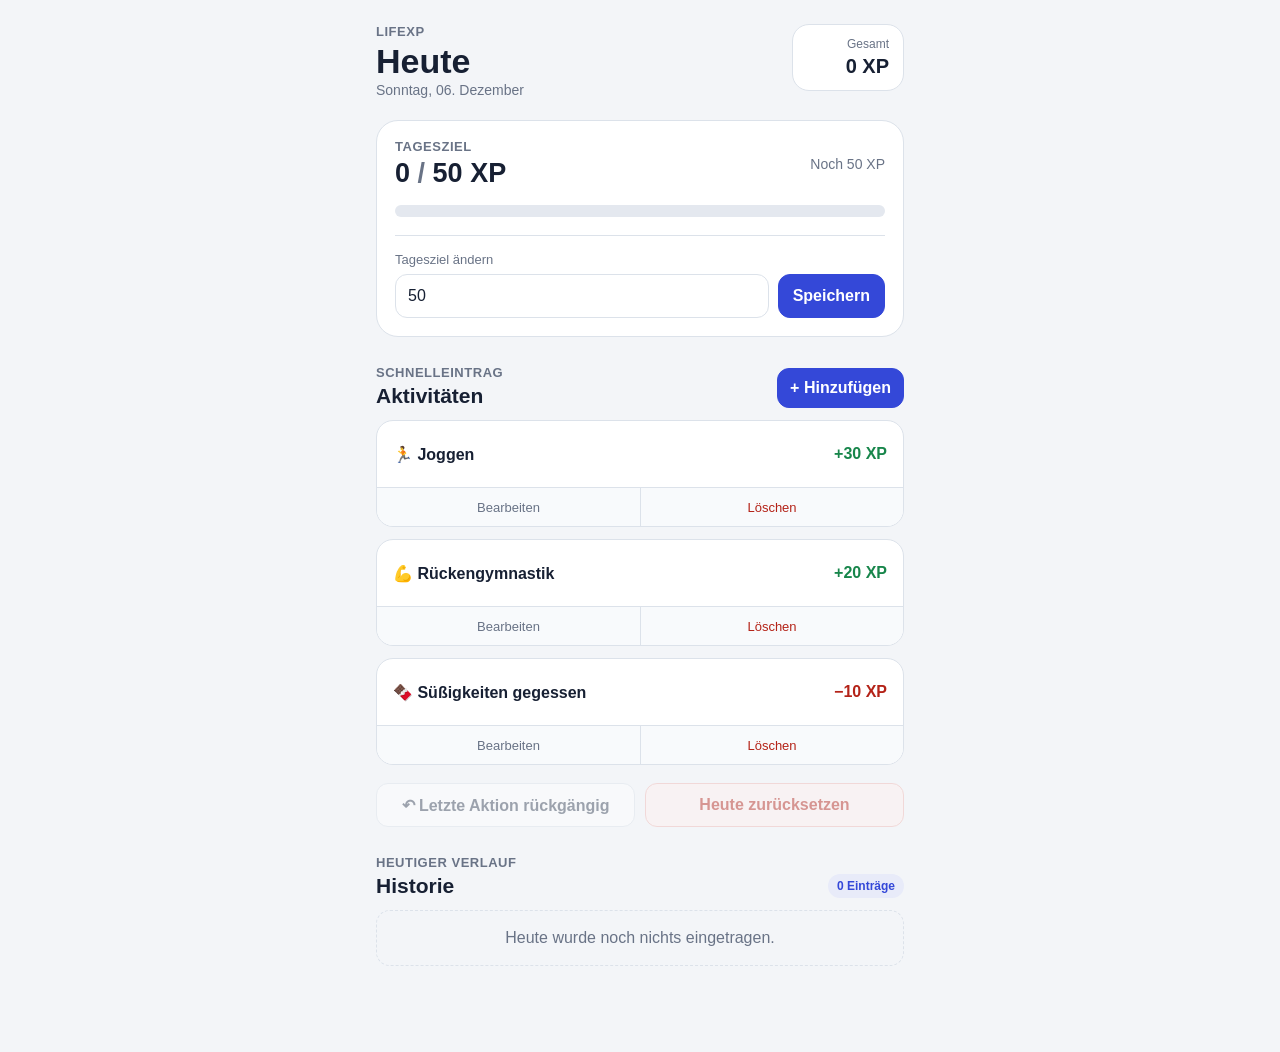
==== index.html @ 59bce8a6 "v0.2 Erste spielbare Version" ====
<!DOCTYPE html>
<html lang="de">
<head>
    <meta charset="UTF-8">

    <meta
        name="viewport"
        content="width=device-width, initial-scale=1, viewport-fit=cover"
    >

    <meta name="theme-color" content="#f3f5f8">

    <title>LifeXP</title>

    <link rel="stylesheet" href="style.css">
</head>

<body>
    <main class="app">
        <header class="topbar">
            <div>
                <p class="eyebrow">LifeXP</p>
                <h1>Heute</h1>
                <p id="currentDate" class="current-date"></p>
            </div>

            <div class="total-card">
                <span>Gesamt</span>
                <strong id="totalXp">0 XP</strong>
            </div>
        </header>

        <section id="goalCard" class="goal-card">
            <div class="goal-header">
                <div>
                    <p class="section-label">Tagesziel</p>

                    <p class="goal-value">
                        <span id="todayXp">0</span>
                        <span class="goal-divider">/</span>
                        <span id="dailyGoal">50</span>
                        XP
                    </p>
                </div>

                <div id="goalStatus" class="goal-status">
                    Noch 50 XP
                </div>
            </div>

            <div class="progress-track">
                <div id="progressBar" class="progress-bar"></div>
            </div>

            <div class="goal-settings">
                <label for="dailyGoalInput">
                    Tagesziel ändern
                </label>

                <div class="inline-form">
                    <input
                        id="dailyGoalInput"
                        type="number"
                        min="1"
                        step="1"
                        value="50"
                        inputmode="numeric"
                    >

                    <button id="saveGoalButton" type="button">
                        Speichern
                    </button>
                </div>
            </div>
        </section>

        <section class="section">
            <div class="section-heading">
                <div>
                    <p class="section-label">Schnelleintrag</p>
                    <h2>Aktivitäten</h2>
                </div>

                <button
                    id="addTaskButton"
                    class="primary-button compact-button"
                    type="button"
                >
                    + Hinzufügen
                </button>
            </div>

            <div id="taskList" class="task-list"></div>

            <p id="emptyTasksMessage" class="empty-message" hidden>
                Noch keine Aktivitäten angelegt.
            </p>
        </section>

        <section class="action-row">
            <button
                id="undoButton"
                class="secondary-button"
                type="button"
                disabled
            >
                ↶ Letzte Aktion rückgängig
            </button>

            <button
                id="resetTodayButton"
                class="danger-button"
                type="button"
                disabled
            >
                Heute zurücksetzen
            </button>
        </section>

        <section class="section history-section">
            <div class="section-heading">
                <div>
                    <p class="section-label">Heutiger Verlauf</p>
                    <h2>Historie</h2>
                </div>

                <span id="historyCount" class="count-badge">
                    0 Einträge
                </span>
            </div>

            <div id="historyList" class="history-list"></div>

            <p id="emptyHistoryMessage" class="empty-message">
                Heute wurde noch nichts eingetragen.
            </p>
        </section>
    </main>

    <dialog id="taskDialog" class="task-dialog">
        <form id="taskForm" method="dialog">
            <div class="dialog-heading">
                <div>
                    <p class="section-label">Aktivität</p>
                    <h2 id="taskDialogTitle">Neue Aktivität</h2>
                </div>

                <button
                    id="closeTaskDialogButton"
                    class="icon-button"
                    type="button"
                    aria-label="Fenster schließen"
                >
                    ✕
                </button>
            </div>

            <input id="editingTaskId" type="hidden">

            <label class="form-field" for="taskNameInput">
                Name

                <input
                    id="taskNameInput"
                    type="text"
                    maxlength="40"
                    placeholder="Zum Beispiel: Joggen"
                    autocomplete="off"
                    required
                >
            </label>

            <label class="form-field" for="taskXpInput">
                XP-Wert

                <input
                    id="taskXpInput"
                    type="number"
                    step="1"
                    value="10"
                    inputmode="numeric"
                    required
                >
            </label>

            <p class="form-help">
                Positive Zahl für Belohnungen, negative Zahl für Aktivitäten,
                die du vermeiden möchtest.
            </p>

            <div class="dialog-actions">
                <button
                    id="cancelTaskButton"
                    class="secondary-button"
                    type="button"
                >
                    Abbrechen
                </button>

                <button
                    class="primary-button"
                    type="submit"
                >
                    Speichern
                </button>
            </div>
        </form>
    </dialog>

    <script src="script.js"></script>
</body>
</html>
---- style.css ----
* {
    box-sizing: border-box;
}

:root {
    color-scheme: light;

    --background: #f3f5f8;
    --surface: #ffffff;
    --surface-soft: #f8fafc;

    --text: #172033;
    --muted: #697386;
    --border: #dce2ea;

    --primary: #3448d8;
    --primary-dark: #293bbd;

    --positive: #18864b;
    --positive-soft: #e8f7ee;

    --negative: #b42318;
    --negative-soft: #fff0ee;
}

body {
    min-height: 100vh;
    margin: 0;

    background: var(--background);
    color: var(--text);

    font-family:
        -apple-system,
        BlinkMacSystemFont,
        "Segoe UI",
        Arial,
        sans-serif;
}

button,
input {
    font: inherit;
}

button {
    touch-action: manipulation;
}

.app {
    width: min(100%, 560px);
    margin: 0 auto;

    padding:
        max(24px, env(safe-area-inset-top))
        16px
        max(50px, env(safe-area-inset-bottom));
}

.topbar {
    display: flex;
    align-items: flex-start;
    justify-content: space-between;

    gap: 16px;
    margin-bottom: 22px;
}

.eyebrow,
.section-label {
    margin: 0 0 4px;

    color: var(--muted);
    font-size: 13px;
    font-weight: 600;

    letter-spacing: 0.04em;
    text-transform: uppercase;
}

h1,
h2,
p {
    margin-top: 0;
}

h1 {
    margin-bottom: 2px;
    font-size: 34px;
    line-height: 1.1;
}

h2 {
    margin-bottom: 0;
    font-size: 21px;
}

.current-date {
    margin-bottom: 0;
    color: var(--muted);
    font-size: 14px;
}

.total-card {
    min-width: 112px;
    padding: 12px 14px;

    border: 1px solid var(--border);
    border-radius: 17px;

    background: var(--surface);
    text-align: right;
}

.total-card span {
    display: block;

    color: var(--muted);
    font-size: 12px;
}

.total-card strong {
    display: block;

    margin-top: 4px;
    font-size: 20px;
}

.goal-card {
    padding: 18px;

    border: 1px solid var(--border);
    border-radius: 22px;

    background: var(--surface);

    transition:
        border-color 180ms ease,
        background-color 180ms ease;
}

.goal-card.reached {
    border-color: #9bd8b2;
    background: var(--positive-soft);
}

.goal-header {
    display: flex;
    align-items: center;
    justify-content: space-between;

    gap: 18px;
}

.goal-value {
    margin-bottom: 0;

    font-size: 27px;
    font-weight: 750;
}

.goal-divider {
    color: var(--muted);
}

.goal-status {
    color: var(--muted);
    font-size: 14px;
    text-align: right;
}

.goal-status.reached {
    color: var(--positive);
    font-weight: 700;
}

.progress-track {
    height: 12px;
    margin-top: 16px;

    overflow: hidden;
    border-radius: 999px;

    background: #e4e8ef;
}

.progress-bar {
    width: 0;
    height: 100%;

    border-radius: inherit;
    background: var(--primary);

    transition:
        width 180ms ease,
        background-color 180ms ease;
}

.progress-bar.reached {
    background: var(--positive);
}

.goal-settings {
    margin-top: 18px;
    padding-top: 16px;

    border-top: 1px solid var(--border);
}

.goal-settings label {
    display: block;

    margin-bottom: 7px;

    color: var(--muted);
    font-size: 13px;
}

.inline-form {
    display: grid;
    grid-template-columns: minmax(0, 1fr) auto;
    gap: 9px;
}

input {
    width: 100%;
    min-height: 44px;

    padding: 10px 12px;

    border: 1px solid var(--border);
    border-radius: 12px;

    background: var(--surface);
    color: var(--text);
}

input:focus {
    border-color: var(--primary);
    outline: 2px solid rgba(52, 72, 216, 0.15);
}

.inline-form button,
.primary-button,
.secondary-button,
.danger-button {
    min-height: 44px;
    padding: 10px 14px;

    border-radius: 12px;

    cursor: pointer;
    font-weight: 650;
}

.inline-form button,
.primary-button {
    border: 1px solid var(--primary);
    background: var(--primary);
    color: #ffffff;
}

.inline-form button:hover,
.primary-button:hover {
    background: var(--primary-dark);
}

.section {
    margin-top: 28px;
}

.section-heading {
    display: flex;
    align-items: flex-end;
    justify-content: space-between;

    gap: 14px;
    margin-bottom: 12px;
}

.compact-button {
    min-height: 40px;
    padding: 8px 12px;
}

.task-list {
    display: grid;
    gap: 12px;
}

.task-card {
    overflow: hidden;

    border: 1px solid var(--border);
    border-radius: 17px;

    background: var(--surface);
}

.task-main-button {
    display: flex;
    align-items: center;
    justify-content: space-between;

    width: 100%;
    min-height: 66px;
    padding: 15px 16px;

    border: 0;
    background: transparent;
    color: var(--text);

    cursor: pointer;
    text-align: left;
}

.task-main-button:active {
    background: var(--surface-soft);
}

.task-name {
    padding-right: 12px;
    font-weight: 650;
}

.task-xp {
    flex: 0 0 auto;
    color: var(--positive);
}

.task-main-button.negative .task-xp {
    color: var(--negative);
}

.task-controls {
    display: grid;
    grid-template-columns: 1fr 1fr;

    border-top: 1px solid var(--border);
}

.small-control-button {
    min-height: 38px;

    border: 0;
    background: var(--surface-soft);
    color: var(--muted);

    cursor: pointer;
    font-size: 13px;
}

.small-control-button + .small-control-button {
    border-left: 1px solid var(--border);
}

.delete-control-button {
    color: var(--negative);
}

.action-row {
    display: grid;
    grid-template-columns: 1fr 1fr;

    gap: 10px;
    margin-top: 18px;
}

.secondary-button {
    border: 1px solid var(--border);
    background: var(--surface);
    color: #344054;
}

.danger-button {
    border: 1px solid #f0b7b2;
    background: var(--negative-soft);
    color: var(--negative);
}

.secondary-button:disabled,
.danger-button:disabled {
    cursor: not-allowed;
    opacity: 0.45;
}

.history-section {
    padding-bottom: 20px;
}

.count-badge {
    padding: 5px 9px;

    border-radius: 999px;
    background: #e8ebf9;
    color: var(--primary);

    font-size: 12px;
    font-weight: 650;
}

.history-list {
    display: grid;
    gap: 8px;
}

.history-item {
    display: flex;
    align-items: center;
    justify-content: space-between;

    gap: 16px;
    padding: 13px 14px;

    border: 1px solid var(--border);
    border-radius: 14px;

    background: var(--surface);
}

.history-information {
    display: flex;
    flex-direction: column;

    min-width: 0;
}

.history-information strong {
    overflow: hidden;
    text-overflow: ellipsis;
    white-space: nowrap;
}

.history-information span {
    margin-top: 3px;

    color: var(--muted);
    font-size: 12px;
}

.history-xp {
    flex: 0 0 auto;
    color: var(--positive);
}

.history-xp.negative {
    color: var(--negative);
}

.empty-message {
    padding: 18px;

    border: 1px dashed var(--border);
    border-radius: 14px;

    color: var(--muted);
    text-align: center;
}

.task-dialog {
    width: min(calc(100% - 28px), 460px);

    padding: 0;

    border: 0;
    border-radius: 22px;

    background: var(--surface);
    color: var(--text);
}

.task-dialog::backdrop {
    background: rgba(17, 24, 39, 0.48);
}

.task-dialog form {
    padding: 20px;
}

.dialog-heading {
    display: flex;
    align-items: flex-start;
    justify-content: space-between;

    gap: 16px;
    margin-bottom: 20px;
}

.icon-button {
    width: 40px;
    height: 40px;

    border: 1px solid var(--border);
    border-radius: 50%;

    background: var(--surface);
    color: var(--muted);

    cursor: pointer;
}

.form-field {
    display: block;
    margin-top: 16px;

    font-size: 14px;
    font-weight: 650;
}

.form-field input {
    margin-top: 7px;
}

.form-help {
    margin: 12px 0 0;

    color: var(--muted);
    font-size: 13px;
    line-height: 1.45;
}

.dialog-actions {
    display: grid;
    grid-template-columns: 1fr 1fr;

    gap: 10px;
    margin-top: 22px;
}

@media (max-width: 420px) {
    .action-row {
        grid-template-columns: 1fr;
    }

    .goal-header {
        align-items: flex-start;
    }

    .goal-status {
        max-width: 135px;
    }
}
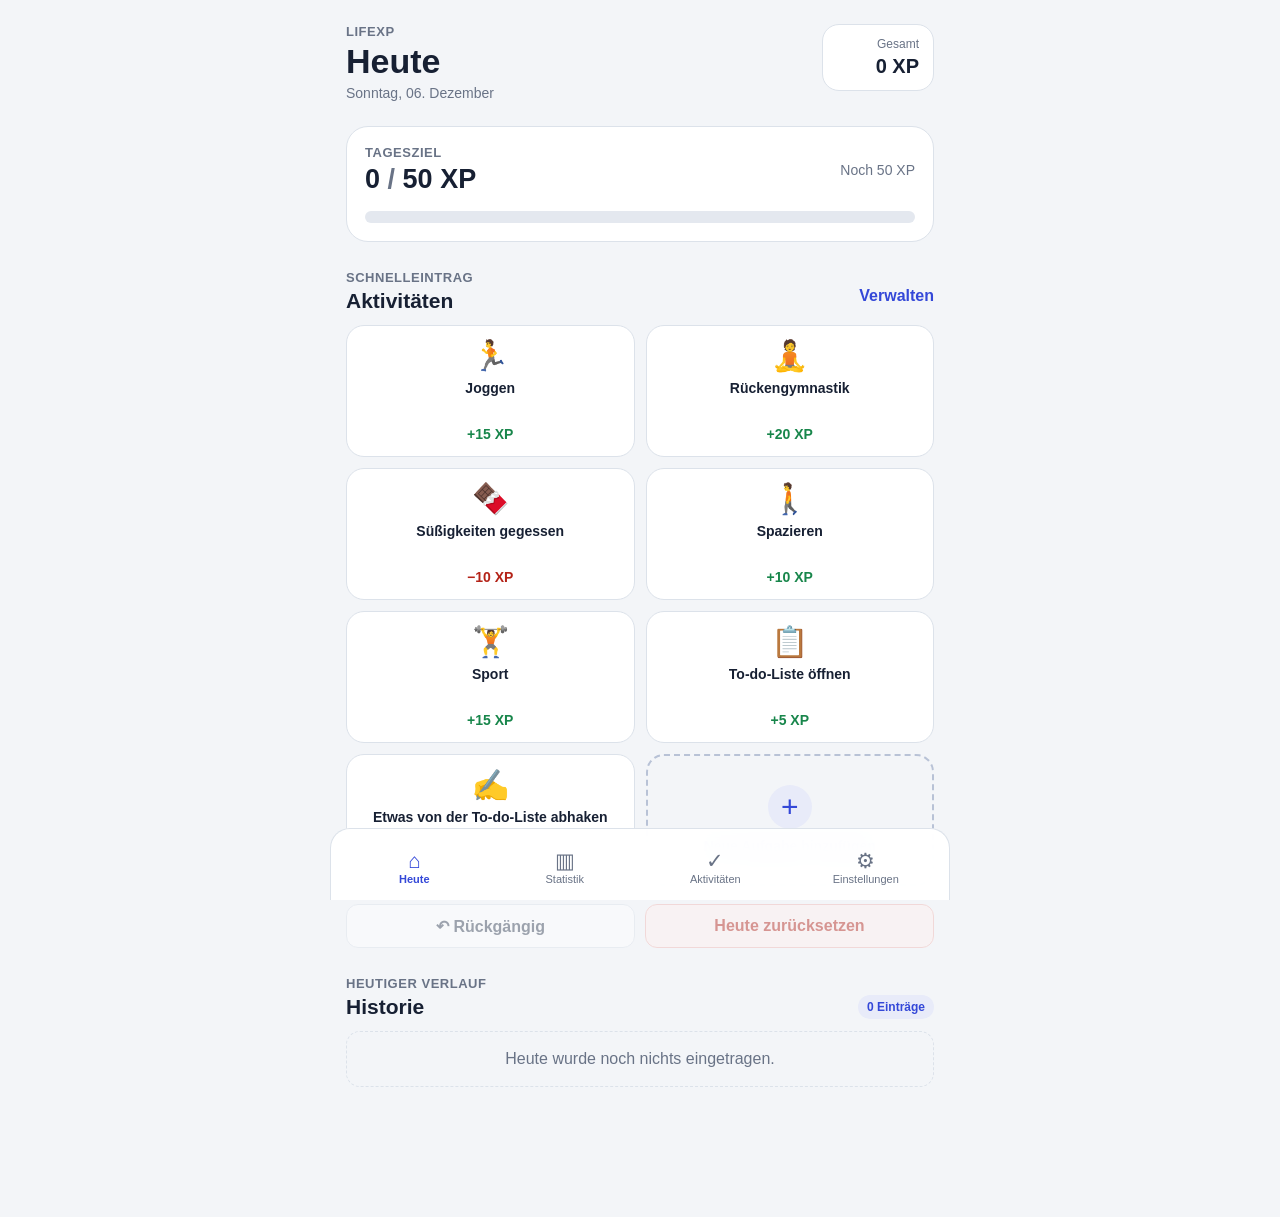
==== commit af7ff2cf: "PWA Support für iPhone" ====
--- a/index.html
+++ b/index.html
@@ -2,60 +2,213 @@
 <html lang="de">
 <head>
     <meta charset="UTF-8">
-
     <meta
         name="viewport"
         content="width=device-width, initial-scale=1, viewport-fit=cover"
     >
-
-    <meta name="theme-color" content="#f3f5f8">
-
-    <title>LifeXP</title>
-
-    <link rel="stylesheet" href="style.css">
+<meta name="theme-color" content="#121212">
+
+<title>LifeXP</title>
+
+<link rel="stylesheet" href="style.css">
+<link rel="manifest" href="manifest.json">
+<link rel="apple-touch-icon" href="apple-touch-icon.png">
+
+<meta name="apple-mobile-web-app-capable" content="yes">
+<meta name="apple-mobile-web-app-status-bar-style" content="black-translucent">
+<meta name="apple-mobile-web-app-title" content="LXP">
+
+
 </head>
 
 <body>
     <main class="app">
-        <header class="topbar">
-            <div>
+        <section id="todayView" class="view active-view">
+            <header class="topbar">
+                <div>
+                    <p class="eyebrow">LifeXP</p>
+                    <h1>Heute</h1>
+                    <p id="currentDate" class="current-date"></p>
+                </div>
+
+                <div class="total-card">
+                    <span>Gesamt</span>
+                    <strong id="totalXp">0 XP</strong>
+                </div>
+            </header>
+
+            <section id="goalCard" class="goal-card">
+                <div class="goal-header">
+                    <div>
+                        <p class="section-label">Tagesziel</p>
+                        <p class="goal-value">
+                            <span id="todayXp">0</span>
+                            <span class="goal-divider">/</span>
+                            <span id="dailyGoal">50</span>
+                            XP
+                        </p>
+                    </div>
+
+                    <div id="goalStatus" class="goal-status">Noch 50 XP</div>
+                </div>
+
+                <div class="progress-track">
+                    <div id="progressBar" class="progress-bar"></div>
+                </div>
+            </section>
+
+            <section class="section">
+                <div class="section-heading">
+                    <div>
+                        <p class="section-label">Schnelleintrag</p>
+                        <h2>Aktivitäten</h2>
+                    </div>
+
+                    <button
+                        class="text-button"
+                        type="button"
+                        data-open-view="activities"
+                    >
+                        Verwalten
+                    </button>
+                </div>
+
+                <div id="todayTaskGrid" class="task-grid grid-two"></div>
+
+                <p id="emptyTodayTasks" class="empty-message" hidden>
+                    Aktiviere unter „Aktivitäten“ deine ersten Aufgaben.
+                </p>
+            </section>
+
+            <section class="action-row">
+                <button
+                    id="undoButton"
+                    class="secondary-button"
+                    type="button"
+                    disabled
+                >
+                    ↶ Rückgängig
+                </button>
+
+                <button
+                    id="resetTodayButton"
+                    class="danger-button"
+                    type="button"
+                    disabled
+                >
+                    Heute zurücksetzen
+                </button>
+            </section>
+
+            <section class="section history-section">
+                <div class="section-heading">
+                    <div>
+                        <p class="section-label">Heutiger Verlauf</p>
+                        <h2>Historie</h2>
+                    </div>
+
+                    <span id="historyCount" class="count-badge">0 Einträge</span>
+                </div>
+
+                <div id="historyList" class="history-list"></div>
+
+                <p id="emptyHistoryMessage" class="empty-message">
+                    Heute wurde noch nichts eingetragen.
+                </p>
+            </section>
+        </section>
+
+        <section id="statsView" class="view">
+            <header class="page-header">
                 <p class="eyebrow">LifeXP</p>
-                <h1>Heute</h1>
-                <p id="currentDate" class="current-date"></p>
+                <h1>Statistik</h1>
+                <p class="page-subtitle">
+                    Eine erste Übersicht. Die ausführliche Wochenansicht folgt als Nächstes.
+                </p>
+            </header>
+
+            <div class="metric-grid">
+                <article class="metric-card">
+                    <span>Heute</span>
+                    <strong id="statsTodayXp">0 XP</strong>
+                </article>
+
+                <article class="metric-card">
+                    <span>Gesamt</span>
+                    <strong id="statsTotalXp">0 XP</strong>
+                </article>
+
+                <article class="metric-card">
+                    <span>Einträge heute</span>
+                    <strong id="statsTodayEntries">0</strong>
+                </article>
+
+                <article class="metric-card">
+                    <span>Aktive Aufgaben</span>
+                    <strong id="statsActiveTasks">0</strong>
+                </article>
             </div>
-
-            <div class="total-card">
-                <span>Gesamt</span>
-                <strong id="totalXp">0 XP</strong>
-            </div>
-        </header>
-
-        <section id="goalCard" class="goal-card">
-            <div class="goal-header">
+        </section>
+
+        <section id="activitiesView" class="view">
+            <header class="page-header with-action">
                 <div>
-                    <p class="section-label">Tagesziel</p>
-
-                    <p class="goal-value">
-                        <span id="todayXp">0</span>
-                        <span class="goal-divider">/</span>
-                        <span id="dailyGoal">50</span>
-                        XP
+                    <p class="eyebrow">LifeXP</p>
+                    <h1>Aktivitäten</h1>
+                    <p class="page-subtitle">
+                        Lege fest, welche Aufgaben auf deiner Startseite erscheinen.
                     </p>
                 </div>
 
-                <div id="goalStatus" class="goal-status">
-                    Noch 50 XP
-                </div>
-            </div>
-
-            <div class="progress-track">
-                <div id="progressBar" class="progress-bar"></div>
-            </div>
-
-            <div class="goal-settings">
-                <label for="dailyGoalInput">
-                    Tagesziel ändern
-                </label>
+                <button id="addTaskButton" class="primary-button" type="button">
+                    + Neu
+                </button>
+            </header>
+
+            <section class="section first-section">
+                <div class="section-heading">
+                    <div>
+                        <p class="section-label">Auf der Startseite</p>
+                        <h2>Aktiv</h2>
+                    </div>
+
+                    <span id="activeTaskCount" class="count-badge">0</span>
+                </div>
+
+                <div id="activeTaskList" class="manage-list"></div>
+
+                <p id="emptyActiveTasks" class="empty-message" hidden>
+                    Momentan ist keine Aktivität aktiv.
+                </p>
+            </section>
+
+            <section class="section">
+                <div class="section-heading">
+                    <div>
+                        <p class="section-label">Gespeicherter Katalog</p>
+                        <h2>Verfügbar</h2>
+                    </div>
+
+                    <span id="inactiveTaskCount" class="count-badge">0</span>
+                </div>
+
+                <div id="inactiveTaskList" class="manage-list"></div>
+
+                <p id="emptyInactiveTasks" class="empty-message" hidden>
+                    Alle gespeicherten Aktivitäten sind bereits aktiv.
+                </p>
+            </section>
+        </section>
+
+        <section id="settingsView" class="view">
+            <header class="page-header">
+                <p class="eyebrow">LifeXP</p>
+                <h1>Einstellungen</h1>
+            </header>
+
+            <section class="settings-card">
+                <p class="section-label">Tagesziel</p>
+                <h2>XP pro Tag</h2>
 
                 <div class="inline-form">
                     <input
@@ -63,7 +216,6 @@
                         type="number"
                         min="1"
                         step="1"
-                        value="50"
                         inputmode="numeric"
                     >
 
@@ -71,71 +223,72 @@
                         Speichern
                     </button>
                 </div>
-            </div>
-        </section>
-
-        <section class="section">
-            <div class="section-heading">
-                <div>
-                    <p class="section-label">Schnelleintrag</p>
-                    <h2>Aktivitäten</h2>
-                </div>
-
-                <button
-                    id="addTaskButton"
-                    class="primary-button compact-button"
-                    type="button"
-                >
-                    + Hinzufügen
-                </button>
-            </div>
-
-            <div id="taskList" class="task-list"></div>
-
-            <p id="emptyTasksMessage" class="empty-message" hidden>
-                Noch keine Aktivitäten angelegt.
-            </p>
-        </section>
-
-        <section class="action-row">
-            <button
-                id="undoButton"
-                class="secondary-button"
-                type="button"
-                disabled
-            >
-                ↶ Letzte Aktion rückgängig
-            </button>
-
-            <button
-                id="resetTodayButton"
-                class="danger-button"
-                type="button"
-                disabled
-            >
-                Heute zurücksetzen
-            </button>
-        </section>
-
-        <section class="section history-section">
-            <div class="section-heading">
-                <div>
-                    <p class="section-label">Heutiger Verlauf</p>
-                    <h2>Historie</h2>
-                </div>
-
-                <span id="historyCount" class="count-badge">
-                    0 Einträge
-                </span>
-            </div>
-
-            <div id="historyList" class="history-list"></div>
-
-            <p id="emptyHistoryMessage" class="empty-message">
-                Heute wurde noch nichts eingetragen.
-            </p>
+            </section>
+
+            <section class="settings-card">
+                <p class="section-label">Darstellung</p>
+                <h2>Kartengröße</h2>
+
+                <div class="choice-grid">
+                    <label class="choice-card">
+                        <input
+                            type="radio"
+                            name="gridSize"
+                            value="2"
+                            id="gridSizeTwo"
+                        >
+                        <span>
+                            <strong>Groß</strong>
+                            <small>2 Karten pro Reihe</small>
+                        </span>
+                    </label>
+
+                    <label class="choice-card">
+                        <input
+                            type="radio"
+                            name="gridSize"
+                            value="3"
+                            id="gridSizeThree"
+                        >
+                        <span>
+                            <strong>Kompakt</strong>
+                            <small>3 Karten pro Reihe</small>
+                        </span>
+                    </label>
+                </div>
+            </section>
+
+            <section class="settings-card">
+                <p class="section-label">Datenspeicherung</p>
+                <h2>Lokaler Testbetrieb</h2>
+                <p class="settings-text">
+                    Deine Aufgaben und XP werden derzeit nur in diesem Browser gespeichert.
+                </p>
+            </section>
         </section>
     </main>
+
+    <nav class="bottom-nav" aria-label="Hauptnavigation">
+        <button class="nav-button active" type="button" data-view="today">
+            <span class="nav-icon">⌂</span>
+            <span>Heute</span>
+        </button>
+
+        <button class="nav-button" type="button" data-view="stats">
+            <span class="nav-icon">▥</span>
+            <span>Statistik</span>
+        </button>
+
+        <button class="nav-button" type="button" data-view="activities">
+            <span class="nav-icon">✓</span>
+            <span>Aktivitäten</span>
+        </button>
+
+        <button class="nav-button" type="button" data-view="settings">
+            <span class="nav-icon">⚙</span>
+            <span>Einstellungen</span>
+        </button>
+    </nav>
 
     <dialog id="taskDialog" class="task-dialog">
         <form id="taskForm" method="dialog">
@@ -159,12 +312,11 @@
 
             <label class="form-field" for="taskNameInput">
                 Name
-
                 <input
                     id="taskNameInput"
                     type="text"
-                    maxlength="40"
-                    placeholder="Zum Beispiel: Joggen"
+                    maxlength="48"
+                    placeholder="Zum Beispiel: 🏃 Joggen"
                     autocomplete="off"
                     required
                 >
@@ -172,7 +324,6 @@
 
             <label class="form-field" for="taskXpInput">
                 XP-Wert
-
                 <input
                     id="taskXpInput"
                     type="number"
@@ -184,8 +335,8 @@
             </label>
 
             <p class="form-help">
-                Positive Zahl für Belohnungen, negative Zahl für Aktivitäten,
-                die du vermeiden möchtest.
+                Emojis kannst du direkt in den Namen einfügen. Für Minuspunkte gibst du
+                zum Beispiel −10 ein.
             </p>
 
             <div class="dialog-actions">
@@ -197,16 +348,22 @@
                     Abbrechen
                 </button>
 
-                <button
-                    class="primary-button"
-                    type="submit"
-                >
+                <button class="primary-button" type="submit">
                     Speichern
                 </button>
             </div>
+
+            <button
+                id="deleteCustomTaskButton"
+                class="delete-link"
+                type="button"
+                hidden
+            >
+                Selbst erstellte Aktivität endgültig löschen
+            </button>
         </form>
     </dialog>
 
     <script src="script.js"></script>
 </body>
-</html>+</html>
--- a/style.css
+++ b/style.css
@@ -8,28 +8,23 @@
     --background: #f3f5f8;
     --surface: #ffffff;
     --surface-soft: #f8fafc;
-
     --text: #172033;
     --muted: #697386;
     --border: #dce2ea;
-
     --primary: #3448d8;
     --primary-dark: #293bbd;
-
     --positive: #18864b;
     --positive-soft: #e8f7ee;
-
     --negative: #b42318;
     --negative-soft: #fff0ee;
+    --nav-height: 72px;
 }
 
 body {
     min-height: 100vh;
     margin: 0;
-
     background: var(--background);
     color: var(--text);
-
     font-family:
         -apple-system,
         BlinkMacSystemFont,
@@ -48,32 +43,48 @@
 }
 
 .app {
-    width: min(100%, 560px);
+    width: min(100%, 620px);
     margin: 0 auto;
-
     padding:
         max(24px, env(safe-area-inset-top))
         16px
-        max(50px, env(safe-area-inset-bottom));
-}
-
-.topbar {
+        calc(var(--nav-height) + 42px + env(safe-area-inset-bottom));
+}
+
+.view {
+    display: none;
+}
+
+.view.active-view {
+    display: block;
+}
+
+.topbar,
+.page-header.with-action {
     display: flex;
     align-items: flex-start;
     justify-content: space-between;
-
     gap: 16px;
+}
+
+.topbar {
     margin-bottom: 22px;
+}
+
+.page-header {
+    margin-bottom: 24px;
+}
+
+.page-header.with-action .primary-button {
+    flex: 0 0 auto;
 }
 
 .eyebrow,
 .section-label {
     margin: 0 0 4px;
-
     color: var(--muted);
     font-size: 13px;
-    font-weight: 600;
-
+    font-weight: 650;
     letter-spacing: 0.04em;
     text-transform: uppercase;
 }
@@ -85,7 +96,7 @@
 }
 
 h1 {
-    margin-bottom: 2px;
+    margin-bottom: 3px;
     font-size: 34px;
     line-height: 1.1;
 }
@@ -95,48 +106,43 @@
     font-size: 21px;
 }
 
-.current-date {
+.current-date,
+.page-subtitle,
+.settings-text {
     margin-bottom: 0;
     color: var(--muted);
     font-size: 14px;
+    line-height: 1.5;
 }
 
 .total-card {
     min-width: 112px;
     padding: 12px 14px;
-
     border: 1px solid var(--border);
     border-radius: 17px;
-
     background: var(--surface);
     text-align: right;
 }
 
-.total-card span {
+.total-card span,
+.metric-card span {
     display: block;
-
     color: var(--muted);
     font-size: 12px;
 }
 
 .total-card strong {
     display: block;
-
     margin-top: 4px;
     font-size: 20px;
 }
 
-.goal-card {
+.goal-card,
+.settings-card {
     padding: 18px;
-
     border: 1px solid var(--border);
     border-radius: 22px;
-
-    background: var(--surface);
-
-    transition:
-        border-color 180ms ease,
-        background-color 180ms ease;
+    background: var(--surface);
 }
 
 .goal-card.reached {
@@ -148,13 +154,11 @@
     display: flex;
     align-items: center;
     justify-content: space-between;
-
     gap: 18px;
 }
 
 .goal-value {
     margin-bottom: 0;
-
     font-size: 27px;
     font-weight: 750;
 }
@@ -177,20 +181,16 @@
 .progress-track {
     height: 12px;
     margin-top: 16px;
-
     overflow: hidden;
     border-radius: 999px;
-
     background: #e4e8ef;
 }
 
 .progress-bar {
     width: 0;
     height: 100%;
-
     border-radius: inherit;
     background: var(--primary);
-
     transition:
         width 180ms ease,
         background-color 180ms ease;
@@ -200,20 +200,319 @@
     background: var(--positive);
 }
 
-.goal-settings {
+.section {
+    margin-top: 28px;
+}
+
+.first-section {
+    margin-top: 0;
+}
+
+.section-heading {
+    display: flex;
+    align-items: flex-end;
+    justify-content: space-between;
+    gap: 14px;
+    margin-bottom: 12px;
+}
+
+.text-button {
+    padding: 8px 0;
+    border: 0;
+    background: transparent;
+    color: var(--primary);
+    cursor: pointer;
+    font-weight: 700;
+}
+
+.task-grid {
+    display: grid;
+    gap: 11px;
+}
+
+.task-grid.grid-two {
+    grid-template-columns: repeat(2, minmax(0, 1fr));
+}
+
+.task-grid.grid-three {
+    grid-template-columns: repeat(3, minmax(0, 1fr));
+    gap: 8px;
+}
+
+.task-tile {
+    display: flex;
+    flex-direction: column;
+    align-items: center;
+    justify-content: center;
+    min-width: 0;
+    min-height: 132px;
+    padding: 14px 9px;
+    border: 1px solid var(--border);
+    border-radius: 18px;
+    background: var(--surface);
+    color: var(--text);
+    cursor: pointer;
+    text-align: center;
+}
+
+.grid-three .task-tile {
+    min-height: 112px;
+    padding: 10px 6px;
+    border-radius: 15px;
+}
+
+.task-tile:active {
+    transform: scale(0.97);
+    background: var(--surface-soft);
+}
+
+.task-emoji {
+    font-size: 30px;
+    line-height: 1;
+}
+
+.grid-three .task-emoji {
+    font-size: 25px;
+}
+
+.task-tile-name {
+    display: -webkit-box;
+    min-height: 38px;
+    margin-top: 9px;
+    overflow: hidden;
+    font-size: 14px;
+    font-weight: 700;
+    line-height: 1.25;
+    -webkit-box-orient: vertical;
+    -webkit-line-clamp: 2;
+    line-clamp: 2;
+}
+
+.grid-three .task-tile-name {
+    min-height: 33px;
+    margin-top: 7px;
+    font-size: 12px;
+}
+
+.task-tile-xp {
+    margin-top: 8px;
+    color: var(--positive);
+    font-size: 14px;
+}
+
+.grid-three .task-tile-xp {
+    margin-top: 5px;
+    font-size: 12px;
+}
+
+.task-tile.negative .task-tile-xp {
+    color: var(--negative);
+}
+
+.add-task-tile {
+    border: 2px dashed #b8c2d6;
+    background: transparent;
+    color: var(--primary);
+}
+
+.add-task-tile:hover {
+    background: #eef3ff;
+}
+
+.add-task-tile .task-emoji {
+    display: flex;
+    align-items: center;
+    justify-content: center;
+
+    width: 44px;
+    height: 44px;
+
+    border-radius: 50%;
+    background: #e8ebf9;
+
+    font-size: 30px;
+    font-weight: 400;
+}
+
+.add-task-tile .task-tile-name {
+    min-height: auto;
+}
+
+.action-row {
+    display: grid;
+    grid-template-columns: 1fr 1fr;
+    gap: 10px;
     margin-top: 18px;
-    padding-top: 16px;
-
-    border-top: 1px solid var(--border);
-}
-
-.goal-settings label {
+}
+
+.primary-button,
+.secondary-button,
+.danger-button,
+.inline-form button {
+    min-height: 44px;
+    padding: 10px 14px;
+    border-radius: 12px;
+    cursor: pointer;
+    font-weight: 700;
+}
+
+.primary-button,
+.inline-form button {
+    border: 1px solid var(--primary);
+    background: var(--primary);
+    color: #ffffff;
+}
+
+.secondary-button {
+    border: 1px solid var(--border);
+    background: var(--surface);
+    color: #344054;
+}
+
+.danger-button {
+    border: 1px solid #f0b7b2;
+    background: var(--negative-soft);
+    color: var(--negative);
+}
+
+.secondary-button:disabled,
+.danger-button:disabled {
+    cursor: not-allowed;
+    opacity: 0.45;
+}
+
+.count-badge {
+    padding: 5px 9px;
+    border-radius: 999px;
+    background: #e8ebf9;
+    color: var(--primary);
+    font-size: 12px;
+    font-weight: 700;
+}
+
+.history-list,
+.manage-list {
+    display: grid;
+    gap: 8px;
+}
+
+.history-item,
+.manage-item {
+    display: flex;
+    align-items: center;
+    justify-content: space-between;
+    gap: 14px;
+    padding: 13px 14px;
+    border: 1px solid var(--border);
+    border-radius: 14px;
+    background: var(--surface);
+}
+
+.history-information,
+.manage-item-text {
+    display: flex;
+    flex-direction: column;
+    min-width: 0;
+}
+
+.history-information strong,
+.manage-item-text strong {
+    overflow: hidden;
+    text-overflow: ellipsis;
+    white-space: nowrap;
+}
+
+.history-information span,
+.manage-item-text span {
+    margin-top: 3px;
+    font-size: 12px;
+}
+
+.history-information span {
+    color: var(--muted);
+}
+
+.history-xp {
+    flex: 0 0 auto;
+    color: var(--positive);
+}
+
+.history-xp.negative,
+.negative-text {
+    color: var(--negative);
+}
+
+.positive-text {
+    color: var(--positive);
+}
+
+.manage-actions {
+    display: flex;
+    flex: 0 0 auto;
+    gap: 6px;
+}
+
+.small-button {
+    min-height: 36px;
+    padding: 7px 9px;
+    border: 1px solid var(--border);
+    border-radius: 10px;
+    background: var(--surface);
+    color: var(--text);
+    cursor: pointer;
+    font-size: 12px;
+    font-weight: 650;
+}
+
+.delete-small-button {
+    border-color: #f0b7b2;
+    background: var(--negative-soft);
+    color: var(--negative);
+}
+
+.activate-button {
+    border-color: #abc5ff;
+    background: #eef3ff;
+    color: var(--primary);
+}
+
+.muted-button {
+    color: var(--muted);
+}
+
+.empty-message {
+    padding: 18px;
+    border: 1px dashed var(--border);
+    border-radius: 14px;
+    color: var(--muted);
+    text-align: center;
+}
+
+.metric-grid {
+    display: grid;
+    grid-template-columns: repeat(2, minmax(0, 1fr));
+    gap: 11px;
+}
+
+.metric-card {
+    padding: 17px;
+    border: 1px solid var(--border);
+    border-radius: 18px;
+    background: var(--surface);
+}
+
+.metric-card strong {
     display: block;
-
-    margin-bottom: 7px;
-
-    color: var(--muted);
-    font-size: 13px;
+    margin-top: 7px;
+    font-size: 24px;
+}
+
+.settings-card + .settings-card {
+    margin-top: 14px;
+}
+
+.settings-card h2 {
+    margin-bottom: 14px;
 }
 
 .inline-form {
@@ -225,12 +524,9 @@
 input {
     width: 100%;
     min-height: 44px;
-
     padding: 10px 12px;
-
     border: 1px solid var(--border);
     border-radius: 12px;
-
     background: var(--surface);
     color: var(--text);
 }
@@ -240,231 +536,86 @@
     outline: 2px solid rgba(52, 72, 216, 0.15);
 }
 
-.inline-form button,
-.primary-button,
-.secondary-button,
-.danger-button {
-    min-height: 44px;
-    padding: 10px 14px;
-
-    border-radius: 12px;
-
+.choice-grid {
+    display: grid;
+    grid-template-columns: 1fr 1fr;
+    gap: 10px;
+}
+
+.choice-card {
+    display: flex;
+    align-items: flex-start;
+    gap: 9px;
+    padding: 13px;
+    border: 1px solid var(--border);
+    border-radius: 14px;
     cursor: pointer;
-    font-weight: 650;
-}
-
-.inline-form button,
-.primary-button {
-    border: 1px solid var(--primary);
-    background: var(--primary);
-    color: #ffffff;
-}
-
-.inline-form button:hover,
-.primary-button:hover {
-    background: var(--primary-dark);
-}
-
-.section {
-    margin-top: 28px;
-}
-
-.section-heading {
-    display: flex;
-    align-items: flex-end;
-    justify-content: space-between;
-
-    gap: 14px;
-    margin-bottom: 12px;
-}
-
-.compact-button {
-    min-height: 40px;
-    padding: 8px 12px;
-}
-
-.task-list {
+}
+
+.choice-card input {
+    width: auto;
+    min-height: auto;
+    margin-top: 3px;
+}
+
+.choice-card span {
+    display: flex;
+    flex-direction: column;
+}
+
+.choice-card small {
+    margin-top: 3px;
+    color: var(--muted);
+    line-height: 1.3;
+}
+
+.bottom-nav {
+    position: fixed;
+    z-index: 50;
+    right: 0;
+    bottom: 0;
+    left: 0;
     display: grid;
-    gap: 12px;
-}
-
-.task-card {
-    overflow: hidden;
-
-    border: 1px solid var(--border);
-    border-radius: 17px;
-
-    background: var(--surface);
-}
-
-.task-main-button {
-    display: flex;
+    grid-template-columns: repeat(4, 1fr);
+    height: calc(var(--nav-height) + env(safe-area-inset-bottom));
+    padding:
+        6px
+        max(8px, env(safe-area-inset-right))
+        env(safe-area-inset-bottom)
+        max(8px, env(safe-area-inset-left));
+    border-top: 1px solid var(--border);
+    background: rgba(255, 255, 255, 0.96);
+    backdrop-filter: blur(16px);
+}
+
+.nav-button {
+    display: flex;
+    flex-direction: column;
     align-items: center;
-    justify-content: space-between;
-
-    width: 100%;
-    min-height: 66px;
-    padding: 15px 16px;
-
+    justify-content: center;
+    gap: 2px;
     border: 0;
     background: transparent;
-    color: var(--text);
-
+    color: var(--muted);
     cursor: pointer;
-    text-align: left;
-}
-
-.task-main-button:active {
-    background: var(--surface-soft);
-}
-
-.task-name {
-    padding-right: 12px;
-    font-weight: 650;
-}
-
-.task-xp {
-    flex: 0 0 auto;
-    color: var(--positive);
-}
-
-.task-main-button.negative .task-xp {
-    color: var(--negative);
-}
-
-.task-controls {
-    display: grid;
-    grid-template-columns: 1fr 1fr;
-
-    border-top: 1px solid var(--border);
-}
-
-.small-control-button {
-    min-height: 38px;
-
-    border: 0;
-    background: var(--surface-soft);
-    color: var(--muted);
-
-    cursor: pointer;
-    font-size: 13px;
-}
-
-.small-control-button + .small-control-button {
-    border-left: 1px solid var(--border);
-}
-
-.delete-control-button {
-    color: var(--negative);
-}
-
-.action-row {
-    display: grid;
-    grid-template-columns: 1fr 1fr;
-
-    gap: 10px;
-    margin-top: 18px;
-}
-
-.secondary-button {
-    border: 1px solid var(--border);
-    background: var(--surface);
-    color: #344054;
-}
-
-.danger-button {
-    border: 1px solid #f0b7b2;
-    background: var(--negative-soft);
-    color: var(--negative);
-}
-
-.secondary-button:disabled,
-.danger-button:disabled {
-    cursor: not-allowed;
-    opacity: 0.45;
-}
-
-.history-section {
-    padding-bottom: 20px;
-}
-
-.count-badge {
-    padding: 5px 9px;
-
-    border-radius: 999px;
-    background: #e8ebf9;
+    font-size: 11px;
+}
+
+.nav-button.active {
     color: var(--primary);
-
-    font-size: 12px;
-    font-weight: 650;
-}
-
-.history-list {
-    display: grid;
-    gap: 8px;
-}
-
-.history-item {
-    display: flex;
-    align-items: center;
-    justify-content: space-between;
-
-    gap: 16px;
-    padding: 13px 14px;
-
-    border: 1px solid var(--border);
-    border-radius: 14px;
-
-    background: var(--surface);
-}
-
-.history-information {
-    display: flex;
-    flex-direction: column;
-
-    min-width: 0;
-}
-
-.history-information strong {
-    overflow: hidden;
-    text-overflow: ellipsis;
-    white-space: nowrap;
-}
-
-.history-information span {
-    margin-top: 3px;
-
-    color: var(--muted);
-    font-size: 12px;
-}
-
-.history-xp {
-    flex: 0 0 auto;
-    color: var(--positive);
-}
-
-.history-xp.negative {
-    color: var(--negative);
-}
-
-.empty-message {
-    padding: 18px;
-
-    border: 1px dashed var(--border);
-    border-radius: 14px;
-
-    color: var(--muted);
-    text-align: center;
+    font-weight: 750;
+}
+
+.nav-icon {
+    font-size: 21px;
+    line-height: 1;
 }
 
 .task-dialog {
     width: min(calc(100% - 28px), 460px);
-
     padding: 0;
-
     border: 0;
     border-radius: 22px;
-
     background: var(--surface);
     color: var(--text);
 }
@@ -481,7 +632,6 @@
     display: flex;
     align-items: flex-start;
     justify-content: space-between;
-
     gap: 16px;
     margin-bottom: 20px;
 }
@@ -489,20 +639,16 @@
 .icon-button {
     width: 40px;
     height: 40px;
-
     border: 1px solid var(--border);
     border-radius: 50%;
-
-    background: var(--surface);
-    color: var(--muted);
-
+    background: var(--surface);
+    color: var(--muted);
     cursor: pointer;
 }
 
 .form-field {
     display: block;
     margin-top: 16px;
-
     font-size: 14px;
     font-weight: 650;
 }
@@ -513,7 +659,6 @@
 
 .form-help {
     margin: 12px 0 0;
-
     color: var(--muted);
     font-size: 13px;
     line-height: 1.45;
@@ -522,13 +667,35 @@
 .dialog-actions {
     display: grid;
     grid-template-columns: 1fr 1fr;
-
     gap: 10px;
     margin-top: 22px;
 }
 
-@media (max-width: 420px) {
-    .action-row {
+.delete-link {
+    width: 100%;
+    margin-top: 16px;
+    padding: 10px;
+    border: 0;
+    background: transparent;
+    color: var(--negative);
+    cursor: pointer;
+    font-size: 13px;
+}
+
+@media (min-width: 700px) {
+    .bottom-nav {
+        left: 50%;
+        width: 620px;
+        transform: translateX(-50%);
+        border-right: 1px solid var(--border);
+        border-left: 1px solid var(--border);
+        border-radius: 20px 20px 0 0;
+    }
+}
+
+@media (max-width: 430px) {
+    .action-row,
+    .choice-grid {
         grid-template-columns: 1fr;
     }
 
@@ -537,6 +704,19 @@
     }
 
     .goal-status {
-        max-width: 135px;
+        max-width: 130px;
     }
-}+
+    .manage-item {
+        align-items: flex-start;
+        flex-direction: column;
+    }
+
+    .manage-actions {
+        width: 100%;
+    }
+
+    .manage-actions .small-button {
+        flex: 1;
+    }
+}
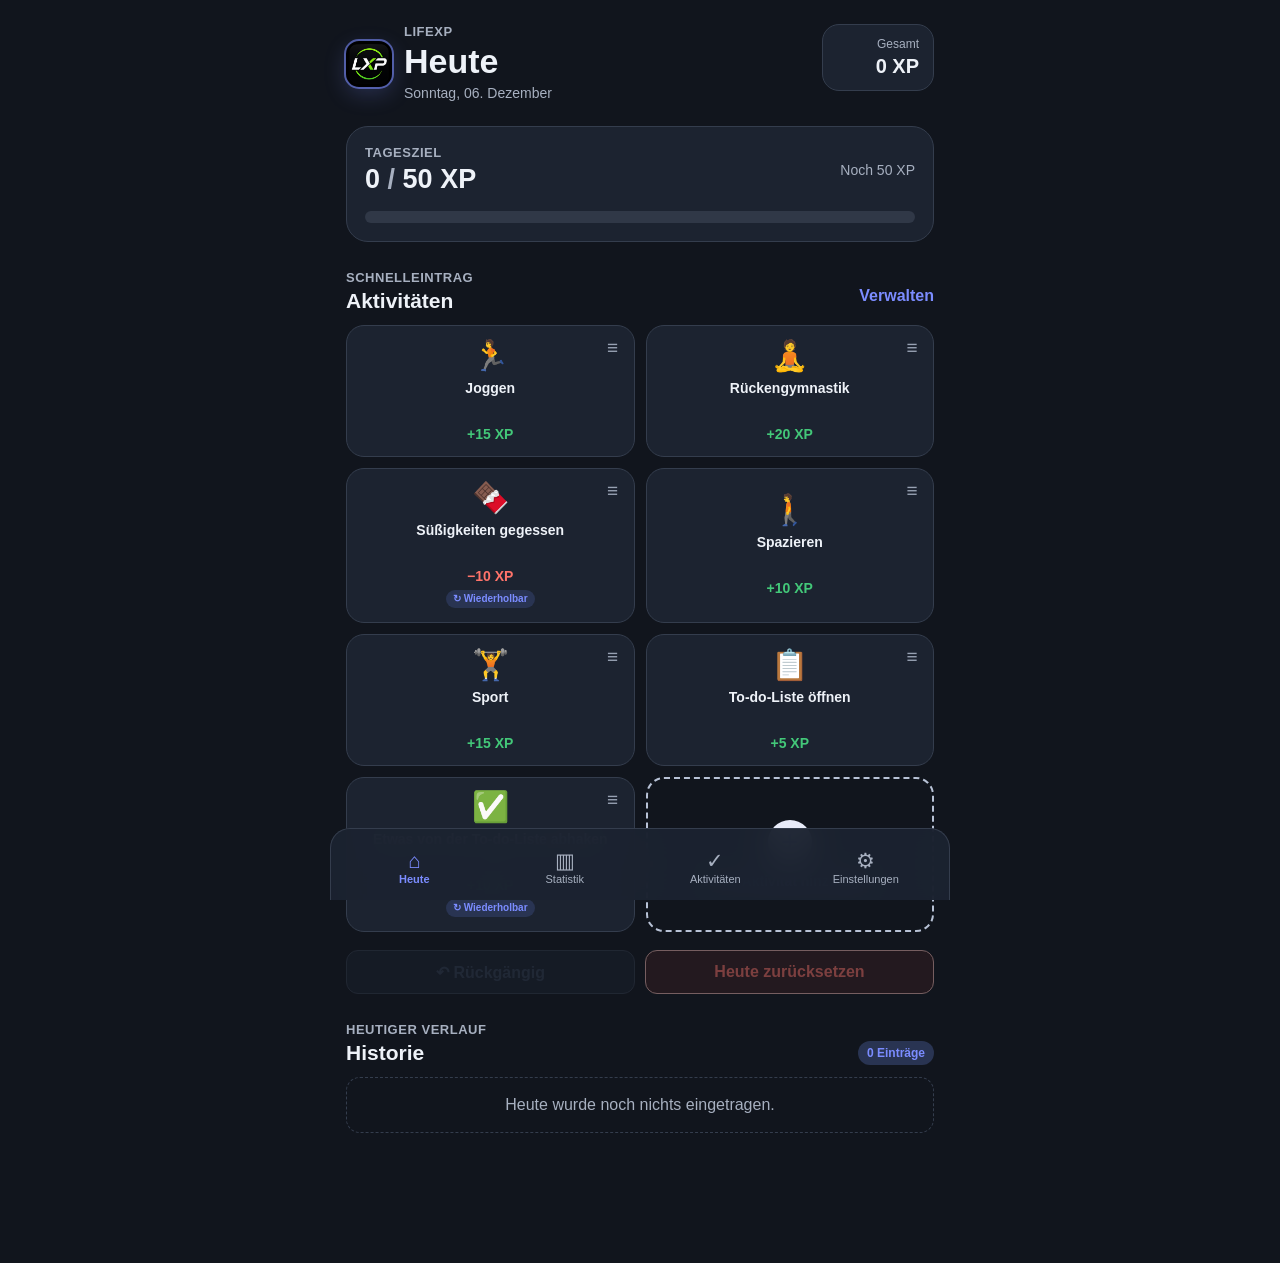
==== commit 153de130: "v0.6.9 Mobile Buttons und Theme Reihenfolge" ====
--- a/index.html
+++ b/index.html
@@ -25,10 +25,18 @@
     <main class="app">
         <section id="todayView" class="view active-view">
             <header class="topbar">
-                <div>
-                    <p class="eyebrow">LifeXP</p>
-                    <h1>Heute</h1>
-                    <p id="currentDate" class="current-date"></p>
+                <div class="brand-heading">
+                    <img
+                        class="header-app-icon"
+                        src="apple-touch-icon.png"
+                        alt=""
+                        aria-hidden="true"
+                    >
+                    <div>
+                        <p class="eyebrow">LifeXP</p>
+                        <h1 id="todayTitle">Heute</h1>
+                        <p id="currentDate" class="current-date"></p>
+                    </div>
                 </div>
 
                 <div class="total-card">
@@ -36,6 +44,16 @@
                     <strong id="totalXp">0 XP</strong>
                 </div>
             </header>
+
+            <section id="retroDayBanner" class="retro-day-banner" hidden>
+                <div>
+                    <strong id="retroDayBannerTitle">Vergangenen Tag nachtragen</strong>
+                    <span id="retroDayBannerText"></span>
+                </div>
+                <button id="returnToTodayButton" type="button">
+                    Zurück zu Heute
+                </button>
+            </section>
 
             <section id="goalCard" class="goal-card">
                 <div class="goal-header">
@@ -103,8 +121,8 @@
             <section class="section history-section">
                 <div class="section-heading">
                     <div>
-                        <p class="section-label">Heutiger Verlauf</p>
-                        <h2>Historie</h2>
+                        <p id="historySectionLabel" class="section-label">Heutiger Verlauf</p>
+                        <h2 id="historyTitle">Historie</h2>
                     </div>
 
                     <span id="historyCount" class="count-badge">0 Einträge</span>
@@ -119,32 +137,110 @@
         </section>
 
         <section id="statsView" class="view">
-            <header class="page-header">
-                <p class="eyebrow">LifeXP</p>
-                <h1>Statistik</h1>
-                <p class="page-subtitle">
-                    Eine erste Übersicht. Die ausführliche Wochenansicht folgt als Nächstes.
-                </p>
+            <header class="page-header stats-header">
+                <div>
+                    <p class="eyebrow">LifeXP</p>
+                    <h1>Statistik</h1>
+                    <p class="page-subtitle">
+                        Dein Fortschritt auf einen Blick.
+                    </p>
+                </div>
+
+                <div class="stats-total-card">
+                    <span>Gesamt-XP</span>
+                    <strong id="statsHeaderTotalXp">0 XP</strong>
+                </div>
             </header>
 
-            <div class="metric-grid">
+            <section class="stats-card">
+                <div class="section-heading stats-heading">
+                    <div>
+                        <p class="section-label">Diese Woche</p>
+                        <h2>XP pro Tag</h2>
+                    </div>
+                    <span id="weekRangeLabel" class="count-badge"></span>
+                </div>
+
+                <div class="week-summary">
+                    <div>
+                        <span>Wochen-XP</span>
+                        <strong id="weekTotalXp">0 XP</strong>
+                    </div>
+                    <div>
+                        <span>Ø Woche</span>
+                        <strong id="weekAverageXp">0 XP</strong>
+                    </div>
+                </div>
+
+                <div class="weekly-chart-shell">
+                    <div id="weeklyChartYAxis" class="weekly-chart-y-axis"></div>
+                    <div id="weeklyChart" class="weekly-chart" aria-label="XP-Säulendiagramm Montag bis Sonntag"></div>
+                </div>
+
+                <div class="chart-legend">
+                    <span><i class="legend-dot success"></i> Tagesziel erreicht</span>
+                    <span><i class="legend-dot missed"></i> Unter Tagesziel</span>
+                </div>
+            </section>
+
+            <section class="stats-card month-card">
+                <div class="section-heading">
+                    <div>
+                        <p class="section-label">Monatsübersicht</p>
+                        <h2 id="monthTitle">Monat</h2>
+                    </div>
+                </div>
+
+                <div class="month-weekdays" aria-hidden="true">
+                    <span>Mo</span><span>Di</span><span>Mi</span><span>Do</span><span>Fr</span><span>Sa</span><span>So</span>
+                </div>
+                <div id="monthCalendar" class="month-calendar"></div>
+
+                <div class="chart-legend month-legend">
+                    <span><i class="legend-dot success"></i> Ziel erreicht</span>
+                    <span><i class="legend-dot missed"></i> Ziel verfehlt</span>
+                    <span><i class="legend-dot neutral"></i> Noch nicht gewertet</span>
+                </div>
+            </section>
+
+            <div class="metric-grid stats-metrics">
                 <article class="metric-card">
                     <span>Heute</span>
                     <strong id="statsTodayXp">0 XP</strong>
                 </article>
 
                 <article class="metric-card">
-                    <span>Gesamt</span>
+                    <span>Gesamt-XP</span>
                     <strong id="statsTotalXp">0 XP</strong>
                 </article>
 
                 <article class="metric-card">
-                    <span>Einträge heute</span>
-                    <strong id="statsTodayEntries">0</strong>
-                </article>
-
-                <article class="metric-card">
-                    <span>Aktive Aufgaben</span>
+                    <span>🔥 Laufende Serie</span>
+                    <strong id="statsCurrentStreak">0 Tage</strong>
+                </article>
+
+                <article class="metric-card">
+                    <span>🏆 Beste Serie</span>
+                    <strong id="statsBestStreak">0 Tage</strong>
+                </article>
+
+                <article class="metric-card">
+                    <span>7-Tage-Schnitt</span>
+                    <strong id="statsWeekAverage">0 XP</strong>
+                </article>
+
+                <article class="metric-card">
+                    <span>Monats-Schnitt</span>
+                    <strong id="statsMonthAverage">0 XP</strong>
+                </article>
+
+                <article class="metric-card">
+                    <span>Zielquote</span>
+                    <strong id="statsSuccessRate">0 %</strong>
+                </article>
+
+                <article class="metric-card">
+                    <span>Aktive Aktivitäten</span>
                     <strong id="statsActiveTasks">0</strong>
                 </article>
             </div>
@@ -186,7 +282,7 @@
                 <div class="section-heading">
                     <div>
                         <p class="section-label">Gespeicherter Katalog</p>
-                        <h2>Verfügbar</h2>
+                        <h2>Inaktiv</h2>
                     </div>
 
                     <span id="inactiveTaskCount" class="count-badge">0</span>
@@ -223,6 +319,27 @@
                         Speichern
                     </button>
                 </div>
+            </section>
+
+            <section class="settings-card">
+                <p class="section-label">Tageswechsel</p>
+                <h2>Wann beginnt ein neuer Tag?</h2>
+
+                <div class="inline-form">
+                    <input
+                        id="dayResetInput"
+                        type="time"
+                        step="60"
+                    >
+
+                    <button id="saveDayResetButton" type="button">
+                        Speichern
+                    </button>
+                </div>
+
+                <p id="dayResetHint" class="settings-text settings-hint">
+                    Bis 03:59 Uhr zählen Aktivitäten noch zum Vortag.
+                </p>
             </section>
 
             <section class="settings-card">
@@ -259,10 +376,147 @@
             </section>
 
             <section class="settings-card">
+                <p class="section-label">Design</p>
+                <h2>Farbschema</h2>
+
+                <div class="theme-grid">
+                    <label class="theme-choice">
+                        <input type="radio" name="appTheme" value="dark" id="themeDark">
+                        <span class="theme-preview theme-preview-dark" aria-hidden="true">
+                            <i></i><i></i><i></i>
+                        </span>
+                        <span>
+                            <strong>Dark Neon</strong>
+                            <small>Dunkel und kontrastreich</small>
+                        </span>
+                    </label>
+                    <label class="theme-choice">
+                        <input type="radio" name="appTheme" value="classic" id="themeClassic">
+                        <span class="theme-preview theme-preview-classic" aria-hidden="true">
+                            <i></i><i></i><i></i>
+                        </span>
+                        <span>
+                            <strong>Classic Blue</strong>
+                            <small>Klar und neutral</small>
+                        </span>
+                    </label>
+                    <label class="theme-choice">
+                        <input type="radio" name="appTheme" value="forest" id="themeForest">
+                        <span class="theme-preview theme-preview-forest" aria-hidden="true">
+                            <i></i><i></i><i></i>
+                        </span>
+                        <span>
+                            <strong>Forest</strong>
+                            <small>Ruhig und natürlich</small>
+                        </span>
+                    </label>
+                    <label class="theme-choice">
+                        <input type="radio" name="appTheme" value="warm" id="themeWarm">
+                        <span class="theme-preview theme-preview-warm" aria-hidden="true">
+                            <i></i><i></i><i></i>
+                        </span>
+                        <span>
+                            <strong>Warm Sand</strong>
+                            <small>Weich und warm</small>
+                        </span>
+                    </label>
+                    <label class="theme-choice">
+                        <input type="radio" name="appTheme" value="cyber" id="themeCyber">
+                        <span class="theme-preview theme-preview-cyber" aria-hidden="true"><i></i><i></i><i></i></span>
+                        <span><strong>Cyber Lime</strong><small>Dunkel mit Neon-Grün</small></span>
+                    </label>
+                    <label class="theme-choice">
+                        <input type="radio" name="appTheme" value="violet" id="themeViolet">
+                        <span class="theme-preview theme-preview-violet" aria-hidden="true"><i></i><i></i><i></i></span>
+                        <span><strong>Neon Violet</strong><small>Dunkel mit kräftigem Violett</small></span>
+                    </label>
+                    <label class="theme-choice">
+                        <input type="radio" name="appTheme" value="cyan" id="themeCyan">
+                        <span class="theme-preview theme-preview-cyan" aria-hidden="true"><i></i><i></i><i></i></span>
+                        <span><strong>Neon Cyan</strong><small>Kühles dunkles Cyan</small></span>
+                    </label>
+                    <label class="theme-choice">
+                        <input type="radio" name="appTheme" value="ember" id="themeEmber">
+                        <span class="theme-preview theme-preview-ember" aria-hidden="true"><i></i><i></i><i></i></span>
+                        <span><strong>Neon Ember</strong><small>Dunkel mit Orange-Rot</small></span>
+                    </label>
+                    <label class="theme-choice">
+                        <input type="radio" name="appTheme" value="midnight" id="themeMidnight">
+                        <span class="theme-preview theme-preview-midnight" aria-hidden="true"><i></i><i></i><i></i></span>
+                        <span><strong>Midnight Neon</strong><small>Fast schwarz mit Electric Blue</small></span>
+                    </label>
+                    <label class="theme-choice">
+                        <input type="radio" name="appTheme" value="purple" id="themePurple">
+                        <span class="theme-preview theme-preview-purple" aria-hidden="true"><i></i><i></i><i></i></span>
+                        <span><strong>Cyber Purple</strong><small>Anthrazit mit Violett-Pink</small></span>
+                    </label>
+                    <label class="theme-choice">
+                        <input type="radio" name="appTheme" value="ocean" id="themeOcean">
+                        <span class="theme-preview theme-preview-ocean" aria-hidden="true"><i></i><i></i><i></i></span>
+                        <span><strong>Deep Ocean</strong><small>Dunkles Petrol mit Türkis</small></span>
+                    </label>
+                    <label class="theme-choice">
+                        <input type="radio" name="appTheme" value="forestNight" id="themeForestNight">
+                        <span class="theme-preview theme-preview-forest-night" aria-hidden="true"><i></i><i></i><i></i></span>
+                        <span><strong>Forest Night</strong><small>Dunkelgrün mit Mint</small></span>
+                    </label>
+                    <label class="theme-choice">
+                        <input type="radio" name="appTheme" value="obsidian" id="themeObsidian">
+                        <span class="theme-preview theme-preview-obsidian" aria-hidden="true"><i></i><i></i><i></i></span>
+                        <span><strong>Obsidian</strong><small>Schwarzgrau mit Silber</small></span>
+                    </label>
+                    <label class="theme-choice">
+                        <input type="radio" name="appTheme" value="bordeaux" id="themeBordeaux">
+                        <span class="theme-preview theme-preview-bordeaux" aria-hidden="true"><i></i><i></i><i></i></span>
+                        <span><strong>Bordeaux Night</strong><small>Dunkles Weinrot mit Creme</small></span>
+                    </label>
+                    <label class="theme-choice">
+                        <input type="radio" name="appTheme" value="moonlight" id="themeMoonlight">
+                        <span class="theme-preview theme-preview-moonlight" aria-hidden="true"><i></i><i></i><i></i></span>
+                        <span><strong>Moonlight</strong><small>Blaugrau mit Eisblau</small></span>
+                    </label>
+                </div>
+
+                <div class="custom-theme-editor">
+                    <div class="custom-color-field">
+                        <label for="customBackgroundInput">Hintergrund</label>
+                        <input id="customBackgroundInput" type="color" value="#11151d">
+                    </div>
+                    <div class="custom-color-field">
+                        <label for="customSurfaceInput">Karten</label>
+                        <input id="customSurfaceInput" type="color" value="#1c2330">
+                    </div>
+                    <div class="custom-color-field">
+                        <label for="customAccentInput">Akzent</label>
+                        <input id="customAccentInput" type="color" value="#7b8cff">
+                    </div>
+
+                    <button id="applyCustomThemeButton" class="primary-button custom-theme-button" type="button">
+                        Eigene Farben anwenden
+                    </button>
+
+                    <div class="save-theme-row">
+                        <input
+                            id="customThemeNameInput"
+                            type="text"
+                            maxlength="28"
+                            placeholder="Name, z. B. Midnight Purple"
+                            autocomplete="off"
+                        >
+                        <button id="saveCustomThemeButton" class="secondary-button" type="button">
+                            Als Design speichern
+                        </button>
+                    </div>
+                </div>
+
+                <div id="savedThemeList" class="saved-theme-list"></div>
+            </section>
+
+            <section class="settings-card">
                 <p class="section-label">Datenspeicherung</p>
                 <h2>Lokaler Testbetrieb</h2>
                 <p class="settings-text">
-                    Deine Aufgaben und XP werden derzeit nur in diesem Browser gespeichert.
+                    Deine Aktivitäten und XP werden derzeit nur in diesem Browser gespeichert.
                 </p>
             </section>
         </section>
@@ -310,17 +564,35 @@
 
             <input id="editingTaskId" type="hidden">
 
-            <label class="form-field" for="taskNameInput">
-                Name
-                <input
-                    id="taskNameInput"
-                    type="text"
-                    maxlength="48"
-                    placeholder="Zum Beispiel: 🏃 Joggen"
-                    autocomplete="off"
-                    required
-                >
-            </label>
+            <div class="emoji-name-row">
+                <label class="form-field emoji-field" for="taskEmojiInput">
+                    Emoji
+                    <div class="emoji-input-row">
+                        <input
+                            id="taskEmojiInput"
+                            class="emoji-input"
+                            type="text"
+                            maxlength="16"
+                            value="✨"
+                            autocomplete="off"
+                            aria-label="Emoji der Aktivität"
+                        >
+                        <button id="suggestEmojiButton" class="small-button" type="button">Vorschlagen</button>
+                    </div>
+                </label>
+
+                <label class="form-field name-field" for="taskNameInput">
+                    Name
+                    <input
+                        id="taskNameInput"
+                        type="text"
+                        maxlength="48"
+                        placeholder="Zum Beispiel: Joggen"
+                        autocomplete="off"
+                        required
+                    >
+                </label>
+            </div>
 
             <label class="form-field" for="taskXpInput">
                 XP-Wert
@@ -334,9 +606,20 @@
                 >
             </label>
 
+            <label class="repeatable-option" for="taskRepeatableInput">
+                <input
+                    id="taskRepeatableInput"
+                    type="checkbox"
+                >
+                <span>
+                    <strong>Wiederholbare Aktivität</strong>
+                    <small>Kann mehrmals am selben Tag XP geben.</small>
+                </span>
+            </label>
+
             <p class="form-help">
-                Emojis kannst du direkt in den Namen einfügen. Für Minuspunkte gibst du
-                zum Beispiel −10 ein.
+                Standardmäßig kann eine Aktivität nur einmal pro LifeXP-Tag gewertet werden.
+                LifeXP schlägt anhand des Namens automatisch ein Emoji vor; du kannst es jederzeit ändern.
             </p>
 
             <div class="dialog-actions">
@@ -359,7 +642,7 @@
                 type="button"
                 hidden
             >
-                Selbst erstellte Aktivität endgültig löschen
+                Aktivität endgültig löschen
             </button>
         </form>
     </dialog>
--- a/style.css
+++ b/style.css
@@ -77,6 +77,7 @@
 
 .page-header.with-action .primary-button {
     flex: 0 0 auto;
+    margin-top: 18px;
 }
 
 .eyebrow,
@@ -240,6 +241,7 @@
 }
 
 .task-tile {
+    position: relative;
     display: flex;
     flex-direction: column;
     align-items: center;
@@ -720,3 +722,2157 @@
         flex: 1;
     }
 }
+
+/* Aktivitäts-Reiter: dieselbe klare, gestrichelte Hinzufügen-Karte wie auf Heute */
+.manage-add-item {
+    display: flex;
+    align-items: center;
+    width: 100%;
+    min-height: 66px;
+    margin: 0 0 10px;
+    padding: 11px 14px;
+    border: 2px dashed #aeb9d9;
+    border-radius: 14px;
+    background: transparent;
+    color: var(--primary);
+    cursor: pointer;
+    text-align: left;
+    transition:
+        background-color 120ms ease,
+        border-color 120ms ease,
+        transform 120ms ease;
+}
+
+.manage-add-item:hover {
+    border-color: #8f9ed0;
+    background: #eef3ff;
+}
+
+.manage-add-item:active {
+    transform: scale(0.99);
+}
+
+.manage-add-icon {
+    display: grid;
+    flex: 0 0 auto;
+    place-items: center;
+    width: 40px;
+    height: 40px;
+    margin-right: 12px;
+    border-radius: 50%;
+    background: #e8ebf9;
+    color: var(--primary);
+    font-size: 27px;
+    font-weight: 400;
+    line-height: 1;
+}
+
+.manage-add-item > span:last-child {
+    display: flex;
+    min-width: 0;
+    flex-direction: column;
+    gap: 2px;
+}
+
+.manage-add-item strong {
+    color: var(--primary);
+    font-size: 14px;
+    line-height: 1.25;
+}
+
+.manage-add-item small {
+    color: var(--muted);
+    font-size: 11px;
+    line-height: 1.3;
+}
+
+/* ===== LifeXP v0.5 ===== */
+
+.sortable-item {
+    user-select: none;
+    transition:
+        transform 120ms ease,
+        opacity 120ms ease,
+        box-shadow 120ms ease,
+        background-color 120ms ease,
+        border-color 120ms ease;
+}
+
+.manage-item.sortable-item.dragging {
+    opacity: 0.55;
+    background: #eef1f5;
+    border-color: #c9d1dc;
+    box-shadow: 0 12px 30px rgba(23, 32, 51, 0.16);
+    transform: scale(1.01);
+}
+
+.drag-preview-card {
+    position: fixed;
+    top: -10000px;
+    left: -10000px;
+    z-index: 99999;
+    margin: 0;
+    opacity: 0.92;
+    background: var(--surface);
+    border: 1px solid #c9d1dc;
+    border-radius: 14px;
+    box-shadow: 0 16px 40px rgba(23, 32, 51, 0.24);
+    pointer-events: none;
+}
+
+.sortable-tile {
+    user-select: none;
+    transition:
+        transform 120ms ease,
+        opacity 120ms ease,
+        box-shadow 120ms ease,
+        background-color 120ms ease;
+}
+
+.sortable-tile.dragging {
+    z-index: 8;
+    opacity: 0.7;
+    box-shadow: 0 12px 30px rgba(23, 32, 51, 0.18);
+    transform: scale(1.025);
+}
+
+.task-drag-handle {
+    position: absolute;
+    top: 7px;
+    right: 7px;
+    z-index: 2;
+    display: grid;
+    place-items: center;
+    width: 28px;
+    height: 28px;
+    padding: 0;
+    border: 0;
+    border-radius: 9px;
+    background: transparent;
+    color: #98a2b3;
+    cursor: grab;
+    font-size: 19px;
+    line-height: 1;
+    touch-action: none;
+}
+
+.task-drag-handle:hover {
+    background: #f0f3f8;
+    color: var(--text);
+}
+
+.task-drag-handle:active {
+    cursor: grabbing;
+}
+
+.task-repeatable-badge {
+    margin-top: 6px;
+    padding: 3px 7px;
+    border-radius: 999px;
+    background: #eef3ff;
+    color: var(--primary);
+    font-size: 10px;
+    font-weight: 700;
+    line-height: 1.2;
+}
+
+.grid-three .task-repeatable-badge {
+    margin-top: 4px;
+    padding: 2px 5px;
+    font-size: 9px;
+}
+
+.task-tile.completed {
+    cursor: default;
+    opacity: 0.52;
+    background: #f0f2f5;
+}
+
+.task-tile.completed .task-tile-xp {
+    color: var(--muted);
+}
+
+.stats-card {
+    margin-top: 18px;
+    padding: 18px;
+    border: 1px solid var(--border);
+    border-radius: 22px;
+    background: var(--surface);
+}
+
+.stats-heading {
+    align-items: center;
+}
+
+.stats-metrics {
+    margin-top: 14px;
+}
+
+.weekly-chart-shell {
+    display: grid;
+    grid-template-columns: 34px minmax(0, 1fr);
+    gap: 10px;
+    height: 260px;
+    margin-top: 18px;
+}
+
+.weekly-chart-y-axis {
+    display: grid;
+    grid-template-rows: 20px minmax(0, 1fr) 22px;
+    color: var(--muted);
+    font-size: 10px;
+    text-align: right;
+}
+
+.week-y-plot {
+    position: relative;
+    grid-row: 2;
+    min-height: 0;
+}
+
+.week-axis-label {
+    position: absolute;
+    right: 0;
+    line-height: 1;
+    transform: translateY(50%);
+}
+
+.week-axis-label.axis-max {
+    top: 0;
+    transform: translateY(-50%);
+}
+
+.week-axis-label.axis-zero {
+    bottom: 0;
+}
+
+.weekly-chart-y-axis .goal-axis-label {
+    color: var(--primary);
+    font-weight: 750;
+}
+
+.weekly-chart {
+    display: grid;
+    grid-template-columns: repeat(7, minmax(0, 1fr));
+    gap: 7px;
+    min-width: 0;
+}
+
+.week-column {
+    display: grid;
+    grid-template-rows: 20px minmax(0, 1fr) 22px;
+    min-width: 0;
+    text-align: center;
+}
+
+.week-value {
+    overflow: hidden;
+    color: var(--muted);
+    font-size: 10px;
+    font-weight: 650;
+    text-overflow: ellipsis;
+    white-space: nowrap;
+}
+
+.week-bar-area {
+    position: relative;
+    display: flex;
+    align-items: flex-end;
+    justify-content: center;
+    min-height: 0;
+    border-bottom: 1px solid var(--border);
+    background:
+        linear-gradient(to bottom, transparent 49.5%, #eef1f5 50%, transparent 50.5%);
+}
+
+.week-goal-line {
+    position: absolute;
+    right: 0;
+    left: 0;
+    z-index: 1;
+    border-top: 1px dashed rgba(52, 72, 216, 0.42);
+    pointer-events: none;
+}
+
+.week-bar {
+    position: relative;
+    z-index: 2;
+    width: min(78%, 38px);
+    min-height: 0;
+    border-radius: 8px 8px 3px 3px;
+    transition: height 180ms ease;
+}
+
+.week-bar.success {
+    background: var(--positive);
+}
+
+.week-bar.missed {
+    background: #d6453d;
+}
+
+.week-bar.neutral {
+    background: #dfe4ea;
+}
+
+.week-bar.negative-value {
+    background:
+        repeating-linear-gradient(
+            135deg,
+            #d6453d,
+            #d6453d 4px,
+            #ef8b84 4px,
+            #ef8b84 8px
+        );
+}
+
+.week-day {
+    padding-top: 7px;
+    color: var(--muted);
+    font-size: 11px;
+    font-weight: 700;
+}
+
+.chart-legend {
+    display: flex;
+    flex-wrap: wrap;
+    gap: 10px 14px;
+    margin-top: 14px;
+    color: var(--muted);
+    font-size: 11px;
+}
+
+.chart-legend span {
+    display: inline-flex;
+    align-items: center;
+    gap: 6px;
+}
+
+.legend-dot {
+    display: inline-block;
+    width: 9px;
+    height: 9px;
+    border-radius: 50%;
+}
+
+.legend-dot.success {
+    background: #20a45a;
+}
+
+.legend-dot.missed {
+    background: #e24b42;
+}
+
+.legend-dot.neutral {
+    background: #dfe4ea;
+}
+
+.month-card {
+    margin-top: 14px;
+}
+
+.month-weekdays,
+.month-calendar {
+    display: grid;
+    grid-template-columns: repeat(7, minmax(0, 1fr));
+    gap: 6px;
+}
+
+.month-weekdays {
+    margin: 8px 0 7px;
+    color: var(--muted);
+    font-size: 10px;
+    font-weight: 700;
+    text-align: center;
+}
+
+.month-day {
+    display: grid;
+    place-items: center;
+    aspect-ratio: 1;
+    min-width: 0;
+    border-radius: 9px;
+    background: #eef1f5;
+    color: var(--muted);
+    font-size: 11px;
+    font-weight: 700;
+}
+
+.month-day.success {
+    background: #b7e7c5;
+    color: #106c3d;
+}
+
+.month-day.missed {
+    background: #ffc2bd;
+    color: #a51f17;
+}
+
+.month-day.neutral {
+    background: #f2f4f7;
+    color: #a2a9b4;
+}
+
+.month-day.today {
+    outline: 2px solid var(--primary);
+    outline-offset: 1px;
+}
+
+.month-day.spacer {
+    visibility: hidden;
+}
+
+.month-legend {
+    margin-top: 12px;
+}
+
+.settings-hint {
+    margin-top: 10px;
+}
+
+@media (max-width: 430px) {
+    .weekly-chart-shell {
+        grid-template-columns: 29px minmax(0, 1fr);
+        gap: 7px;
+        height: 230px;
+    }
+
+    .weekly-chart {
+        gap: 5px;
+    }
+
+    .week-bar {
+        width: min(82%, 31px);
+    }
+
+    .week-value {
+        font-size: 9px;
+    }
+
+    .task-drag-handle {
+        top: 5px;
+        right: 5px;
+        width: 26px;
+        height: 26px;
+        font-size: 17px;
+    }
+}
+
+
+/* ===== LifeXP v0.5.3 – Mobile Drag & Drop ===== */
+
+/* In Aktivitätskarten soll nie versehentlich Text markiert werden. */
+.task-tile,
+.task-tile *,
+.manage-item,
+.manage-item * {
+    -webkit-user-select: none;
+    user-select: none;
+    -webkit-touch-callout: none;
+}
+
+.task-tile img,
+.task-tile span,
+.task-tile strong,
+.manage-item img,
+.manage-item span,
+.manage-item strong {
+    -webkit-user-drag: none;
+}
+
+/* Die gesamte Karte signalisiert, dass sie sortierbar ist. */
+.sortable-tile,
+.manage-item.sortable-item {
+    cursor: grab;
+}
+
+.sortable-tile.dragging,
+.manage-item.sortable-item.dragging {
+    cursor: grabbing;
+    opacity: 0.55;
+    background: #eef1f5;
+    border-color: #c9d1dc;
+    box-shadow: 0 12px 30px rgba(23, 32, 51, 0.16);
+    transform: scale(1.01);
+}
+
+/* Auf Touch-Geräten ist der Griff nur noch ein Hinweis – die ganze Karte ist ziehbar. */
+@media (pointer: coarse) {
+    .task-drag-handle,
+    .drag-handle {
+        pointer-events: none;
+    }
+}
+
+/* ===== LifeXP v0.5.5 – Themes, Branding & Live Touch Reorder ===== */
+
+body {
+    transition: background-color 180ms ease, color 180ms ease;
+}
+
+.brand-heading {
+    display: flex;
+    align-items: center;
+    gap: 12px;
+}
+
+.header-app-icon {
+    width: 46px;
+    height: 46px;
+    flex: 0 0 46px;
+    border-radius: 13px;
+    box-shadow: 0 7px 18px rgba(23, 32, 51, 0.14);
+    object-fit: cover;
+}
+
+.theme-grid {
+    display: grid;
+    grid-template-columns: repeat(2, minmax(0, 1fr));
+    gap: 10px;
+}
+
+.theme-choice {
+    display: grid;
+    grid-template-columns: auto 50px minmax(0, 1fr);
+    align-items: center;
+    gap: 9px;
+    padding: 12px;
+    border: 1px solid var(--border);
+    border-radius: 14px;
+    background: var(--surface);
+    cursor: pointer;
+}
+
+.theme-choice input {
+    width: auto;
+    min-height: auto;
+    margin: 0;
+}
+
+.theme-choice > span:last-child {
+    display: flex;
+    min-width: 0;
+    flex-direction: column;
+}
+
+.theme-choice small {
+    margin-top: 2px;
+    color: var(--muted);
+    font-size: 11px;
+    line-height: 1.25;
+}
+
+.theme-preview {
+    display: grid;
+    grid-template-columns: repeat(3, 1fr);
+    width: 50px;
+    height: 30px;
+    overflow: hidden;
+    border: 1px solid rgba(0, 0, 0, 0.08);
+    border-radius: 9px;
+}
+
+.theme-preview i {
+    display: block;
+}
+
+.theme-preview-classic i:nth-child(1) { background: #f3f5f8; }
+.theme-preview-classic i:nth-child(2) { background: #ffffff; }
+.theme-preview-classic i:nth-child(3) { background: #3448d8; }
+
+.theme-preview-forest i:nth-child(1) { background: #edf4ef; }
+.theme-preview-forest i:nth-child(2) { background: #fbfdfb; }
+.theme-preview-forest i:nth-child(3) { background: #257052; }
+
+.theme-preview-dark i:nth-child(1) { background: #11151d; }
+.theme-preview-dark i:nth-child(2) { background: #1c2330; }
+.theme-preview-dark i:nth-child(3) { background: #7b8cff; }
+
+.theme-preview-warm i:nth-child(1) { background: #f7f0e7; }
+.theme-preview-warm i:nth-child(2) { background: #fffaf4; }
+.theme-preview-warm i:nth-child(3) { background: #b85f3f; }
+
+body[data-theme="forest"] {
+    --background: #edf4ef;
+    --surface: #fbfdfb;
+    --surface-soft: #f0f6f2;
+    --text: #183027;
+    --muted: #64796f;
+    --border: #cfddd4;
+    --primary: #257052;
+    --primary-dark: #1d5c43;
+    --positive: #18864b;
+    --positive-soft: #e2f4e8;
+}
+
+body[data-theme="warm"] {
+    --background: #f7f0e7;
+    --surface: #fffaf4;
+    --surface-soft: #f8eee4;
+    --text: #372820;
+    --muted: #826f63;
+    --border: #e4d2c4;
+    --primary: #b85f3f;
+    --primary-dark: #974a31;
+    --positive: #44814e;
+    --positive-soft: #e8f2e8;
+}
+
+body[data-theme="dark"] {
+    color-scheme: dark;
+    --background: #11151d;
+    --surface: #1c2330;
+    --surface-soft: #242c3a;
+    --text: #eef2f8;
+    --muted: #a7b0c0;
+    --border: #343d4d;
+    --primary: #7b8cff;
+    --primary-dark: #6678ee;
+    --positive: #43c879;
+    --positive-soft: #173627;
+    --negative: #ff736a;
+    --negative-soft: #3a2022;
+}
+
+body[data-theme="dark"] .bottom-nav {
+    background: rgba(28, 35, 48, 0.96);
+}
+
+body[data-theme="dark"] .progress-track,
+body[data-theme="dark"] .month-day.neutral,
+body[data-theme="dark"] .week-bar.neutral {
+    background: #303847;
+}
+
+body[data-theme="dark"] .task-tile.completed,
+body[data-theme="dark"] .sortable-tile.dragging,
+body[data-theme="dark"] .manage-item.sortable-item.dragging {
+    background: #2a3240;
+}
+
+body[data-theme="dark"] .add-task-tile:hover,
+body[data-theme="dark"] .task-drag-handle:hover {
+    background: #283247;
+}
+
+body[data-theme="dark"] input {
+    background: #161c26;
+}
+
+body[data-theme="dark"] .count-badge,
+body[data-theme="dark"] .task-repeatable-badge {
+    background: #293452;
+}
+
+body[data-theme="dark"] .month-day {
+    background: #2c3442;
+}
+
+body[data-theme="dark"] .month-day.success {
+    background: #1f6f45;
+    color: #e9fff2;
+}
+
+body[data-theme="dark"] .month-day.missed {
+    background: #8d3434;
+    color: #fff1f0;
+}
+
+/* Das Touch-Dragbild bleibt direkt unter dem Finger, während die echte Karte
+   als grauer Platzhalter live durch die Liste bzw. das Grid wandert. */
+.live-drag-ghost {
+    position: fixed;
+    z-index: 100000;
+    margin: 0 !important;
+    pointer-events: none !important;
+    opacity: 0.96;
+    transform: scale(1.035);
+    transform-origin: center;
+    border-color: color-mix(in srgb, var(--primary) 45%, var(--border));
+    background: var(--surface);
+    box-shadow: 0 18px 44px rgba(23, 32, 51, 0.28);
+    transition: none !important;
+}
+
+.live-drag-ghost .manage-actions,
+.live-drag-ghost .drag-handle,
+.live-drag-ghost .task-drag-handle {
+    pointer-events: none;
+}
+
+body.live-reordering {
+    overscroll-behavior: none;
+}
+
+body.live-reordering .sortable-tile.dragging,
+body.live-reordering .manage-item.sortable-item.dragging {
+    opacity: 0.22;
+    background: color-mix(in srgb, var(--surface-soft) 76%, var(--muted));
+    box-shadow: none;
+    transform: none;
+}
+
+@media (max-width: 430px) {
+    .header-app-icon {
+        width: 42px;
+        height: 42px;
+        flex-basis: 42px;
+        border-radius: 12px;
+    }
+
+    .theme-grid {
+        grid-template-columns: 1fr;
+    }
+}
+
+
+/* ===== LifeXP v0.5.6 – Neon-Themes, Custom Colors & separate Emojis ===== */
+
+.theme-preview-cyber i:nth-child(1) { background: #080d14; }
+.theme-preview-cyber i:nth-child(2) { background: #111b21; }
+.theme-preview-cyber i:nth-child(3) { background: #8cff5b; }
+
+.theme-preview-violet i:nth-child(1) { background: #120d1d; }
+.theme-preview-violet i:nth-child(2) { background: #21172e; }
+.theme-preview-violet i:nth-child(3) { background: #bf69ff; }
+
+.theme-preview-cyan i:nth-child(1) { background: #07171a; }
+.theme-preview-cyan i:nth-child(2) { background: #10262b; }
+.theme-preview-cyan i:nth-child(3) { background: #43e7ff; }
+
+.theme-preview-ember i:nth-child(1) { background: #18100e; }
+.theme-preview-ember i:nth-child(2) { background: #2a1915; }
+.theme-preview-ember i:nth-child(3) { background: #ff7448; }
+
+.theme-preview-custom i:nth-child(1) { background: var(--background); }
+.theme-preview-custom i:nth-child(2) { background: var(--surface); }
+.theme-preview-custom i:nth-child(3) { background: var(--primary); }
+
+body[data-theme="cyber"] {
+    color-scheme: dark;
+    --background: #080d14;
+    --surface: #111b21;
+    --surface-soft: #17252c;
+    --text: #f1f8f4;
+    --muted: #9eafa7;
+    --border: #26383d;
+    --primary: #8cff5b;
+    --primary-dark: #70dc42;
+    --positive: #58e38a;
+    --positive-soft: #123522;
+    --negative: #ff6f75;
+    --negative-soft: #371d21;
+}
+
+body[data-theme="violet"] {
+    color-scheme: dark;
+    --background: #120d1d;
+    --surface: #21172e;
+    --surface-soft: #2b1f3a;
+    --text: #f7f1ff;
+    --muted: #b9a9c9;
+    --border: #3b2b4d;
+    --primary: #bf69ff;
+    --primary-dark: #a44ee7;
+    --positive: #53d88f;
+    --positive-soft: #163426;
+    --negative: #ff6c85;
+    --negative-soft: #3a1e28;
+}
+
+body[data-theme="cyan"] {
+    color-scheme: dark;
+    --background: #07171a;
+    --surface: #10262b;
+    --surface-soft: #173238;
+    --text: #effcff;
+    --muted: #9dbec4;
+    --border: #29434a;
+    --primary: #43e7ff;
+    --primary-dark: #27c9df;
+    --positive: #58df9b;
+    --positive-soft: #12392a;
+    --negative: #ff7474;
+    --negative-soft: #3b2021;
+}
+
+body[data-theme="ember"] {
+    color-scheme: dark;
+    --background: #18100e;
+    --surface: #2a1915;
+    --surface-soft: #35211c;
+    --text: #fff5f0;
+    --muted: #c7aaa0;
+    --border: #4a3029;
+    --primary: #ff7448;
+    --primary-dark: #e75b32;
+    --positive: #69d58c;
+    --positive-soft: #183726;
+    --negative: #ff6f6f;
+    --negative-soft: #451f20;
+}
+
+body[data-theme="cyber"] .bottom-nav,
+body[data-theme="violet"] .bottom-nav,
+body[data-theme="cyan"] .bottom-nav,
+body[data-theme="ember"] .bottom-nav,
+body[data-theme="custom"] .bottom-nav {
+    background: color-mix(in srgb, var(--surface) 94%, transparent);
+}
+
+body[data-theme="cyber"] .progress-track,
+body[data-theme="violet"] .progress-track,
+body[data-theme="cyan"] .progress-track,
+body[data-theme="ember"] .progress-track,
+body[data-theme="custom"] .progress-track {
+    background: var(--surface-soft);
+}
+
+.custom-theme-editor {
+    display: grid;
+    grid-template-columns: repeat(3, minmax(0, 1fr));
+    gap: 10px;
+    margin-top: 14px;
+    padding-top: 14px;
+    border-top: 1px solid var(--border);
+}
+
+.custom-color-field {
+    display: flex;
+    flex-direction: column;
+    gap: 7px;
+    color: var(--muted);
+    font-size: 12px;
+    font-weight: 650;
+}
+
+.custom-color-field input[type="color"] {
+    width: 100%;
+    height: 48px;
+    min-height: 48px;
+    padding: 4px;
+    border-radius: 12px;
+    cursor: pointer;
+}
+
+.custom-theme-button {
+    grid-column: 1 / -1;
+}
+
+.emoji-name-row {
+    display: grid;
+    grid-template-columns: minmax(145px, 0.7fr) minmax(0, 1.3fr);
+    gap: 12px;
+    align-items: end;
+}
+
+.emoji-input-row {
+    display: grid;
+    grid-template-columns: 58px minmax(0, 1fr);
+    gap: 7px;
+    margin-top: 7px;
+}
+
+.emoji-input-row .emoji-input {
+    margin-top: 0;
+    padding-right: 4px;
+    padding-left: 4px;
+    text-align: center;
+    font-size: 24px;
+}
+
+.emoji-input-row .small-button {
+    min-height: 44px;
+}
+
+.name-field input {
+    margin-top: 7px;
+}
+
+.header-app-icon {
+    outline: 2px solid color-mix(in srgb, var(--primary) 58%, transparent);
+    box-shadow: 0 7px 22px color-mix(in srgb, var(--primary) 22%, transparent);
+}
+
+@media (max-width: 480px) {
+    .custom-theme-editor,
+    .emoji-name-row {
+        grid-template-columns: 1fr;
+    }
+
+    .emoji-input-row {
+        grid-template-columns: 64px minmax(0, 1fr);
+    }
+}
+
+
+/* ===== LifeXP v0.5.8 – Compact activities, richer calendar & saved themes ===== */
+
+/* Aktivitätsverwaltung kompakter: Griff, Inhalt und Aktionen bleiben in einer Zeile. */
+.manage-item {
+    display: grid;
+    grid-template-columns: auto minmax(0, 1fr) auto;
+    align-items: center;
+    gap: 9px;
+    min-height: 54px;
+    padding: 8px 10px;
+}
+
+.manage-item-text {
+    justify-content: center;
+}
+
+.manage-item-text strong {
+    font-size: 13px;
+    line-height: 1.2;
+}
+
+.manage-item-text span {
+    margin-top: 2px;
+    font-size: 10.5px;
+}
+
+.drag-handle {
+    display: grid;
+    place-items: center;
+    width: 28px;
+    height: 34px;
+    padding: 0;
+    border: 0;
+    border-radius: 9px;
+    background: transparent;
+    color: var(--muted);
+    cursor: grab;
+    font-size: 18px;
+    line-height: 1;
+}
+
+.drag-handle:active {
+    cursor: grabbing;
+}
+
+.manage-actions {
+    gap: 5px;
+}
+
+.manage-actions .small-button {
+    min-height: 32px;
+    padding: 5px 7px;
+    font-size: 10.5px;
+}
+
+/* Keine künstliche horizontale Mittellinie mehr im Wochenchart. */
+.week-bar-area {
+    background: none;
+}
+
+/* Kalender: Tageszahl klar, XP klein und dezent darunter. */
+.month-day {
+    display: flex;
+    flex-direction: column;
+    align-items: center;
+    justify-content: center;
+    gap: 1px;
+    line-height: 1;
+}
+
+.month-day-number {
+    font-size: 14px;
+    font-weight: 800;
+    line-height: 1;
+}
+
+.month-day-xp {
+    min-height: 9px;
+    margin-top: 2px;
+    opacity: 0.68;
+    font-size: 8px;
+    font-weight: 650;
+    line-height: 1;
+    white-space: nowrap;
+}
+
+/* Erledigte Aktivität behält ihr Emoji; der Haken sitzt separat oben links. */
+.task-tile {
+    position: relative;
+}
+
+.task-completed-check-stack {
+    position: absolute;
+    top: 8px;
+    left: 8px;
+    z-index: 3;
+    display: flex;
+    flex-direction: column;
+    gap: 3px;
+    pointer-events: none;
+}
+
+.task-completed-check {
+    display: grid;
+    place-items: center;
+    width: 22px;
+    height: 22px;
+    border-radius: 999px;
+    background: var(--positive);
+    color: #ffffff;
+    box-shadow: 0 3px 10px color-mix(in srgb, var(--positive) 28%, transparent);
+    font-size: 13px;
+    font-weight: 900;
+    line-height: 1;
+}
+
+/* Eigene Designs speichern. */
+.save-theme-row {
+    grid-column: 1 / -1;
+    display: grid;
+    grid-template-columns: minmax(0, 1fr) auto;
+    gap: 8px;
+    align-items: center;
+}
+
+.saved-theme-list {
+    display: grid;
+    gap: 8px;
+    margin-top: 12px;
+}
+
+.saved-theme-row {
+    display: grid;
+    grid-template-columns: minmax(0, 1fr) auto;
+    gap: 8px;
+    align-items: center;
+}
+
+.saved-theme-choice {
+    grid-template-columns: auto 50px minmax(0, 1fr);
+}
+
+.saved-theme-delete {
+    min-height: 42px;
+}
+
+.saved-theme-empty {
+    margin: 0;
+    padding: 10px 2px 0;
+    color: var(--muted);
+    font-size: 12px;
+}
+
+@media (max-width: 430px) {
+    .manage-item {
+        grid-template-columns: auto minmax(0, 1fr) auto;
+        align-items: center;
+        gap: 7px;
+        padding: 7px 8px;
+    }
+
+    .manage-actions {
+        width: auto;
+    }
+
+    .manage-actions .small-button {
+        flex: 0 0 auto;
+        padding: 5px 6px;
+        font-size: 9.5px;
+    }
+
+    .manage-item-text strong {
+        font-size: 12px;
+    }
+
+    .manage-item-text span {
+        font-size: 9.5px;
+    }
+
+    .save-theme-row,
+    .saved-theme-row {
+        grid-template-columns: 1fr;
+    }
+
+    .saved-theme-delete {
+        width: 100%;
+    }
+}
+
+
+/* ===== LifeXP v0.5.9 – Catalog drag, contrast & calendar polish ===== */
+
+/* Kalender: Tag exakt mittig, XP dezent unten rechts. */
+.month-day {
+    position: relative;
+    display: grid;
+    place-items: center;
+    padding: 8px;
+}
+
+.month-day-number {
+    display: block;
+    font-size: 16px;
+    font-weight: 850;
+    line-height: 1;
+}
+
+.month-day-xp {
+    position: absolute;
+    right: 7px;
+    bottom: 6px;
+    min-height: 0;
+    margin: 0;
+    opacity: 0.68;
+    font-size: 8.5px;
+    font-weight: 700;
+    line-height: 1;
+}
+
+/* Inaktiv-Karten nutzen dasselbe Raster und dieselbe Ausrichtung wie Aktiv. */
+#inactiveTaskList .manage-item {
+    grid-template-columns: auto minmax(0, 1fr) auto;
+    align-items: center;
+}
+
+#inactiveTaskList .manage-actions {
+    justify-self: end;
+    justify-content: flex-end;
+    margin-left: auto;
+}
+
+/* Deutlichere Buttons in allen dunklen Farbschemata. */
+:is(
+    body[data-theme="dark"],
+    body[data-theme="cyber"],
+    body[data-theme="violet"],
+    body[data-theme="cyan"],
+    body[data-theme="ember"],
+    body[data-theme="custom"]
+) :is(
+    .small-button,
+    .secondary-button,
+    .danger-button,
+    .save-theme-row .secondary-button
+):not(:disabled) {
+    border-color: color-mix(in srgb, var(--text) 24%, var(--border));
+    background: color-mix(in srgb, var(--surface) 72%, #ffffff 10%);
+    color: var(--text);
+    box-shadow: 0 1px 0 rgba(255, 255, 255, 0.05) inset;
+}
+
+:is(
+    body[data-theme="dark"],
+    body[data-theme="cyber"],
+    body[data-theme="violet"],
+    body[data-theme="cyan"],
+    body[data-theme="ember"],
+    body[data-theme="custom"]
+) .small-button:hover:not(:disabled),
+:is(
+    body[data-theme="dark"],
+    body[data-theme="cyber"],
+    body[data-theme="violet"],
+    body[data-theme="cyan"],
+    body[data-theme="ember"],
+    body[data-theme="custom"]
+) .secondary-button:hover:not(:disabled) {
+    border-color: color-mix(in srgb, var(--primary) 55%, var(--text));
+    background: color-mix(in srgb, var(--surface) 67%, #ffffff 16%);
+}
+
+/* Positive/negative Aktionen bleiben trotz höherem Kontrast semantisch erkennbar. */
+:is(
+    body[data-theme="dark"],
+    body[data-theme="cyber"],
+    body[data-theme="violet"],
+    body[data-theme="cyan"],
+    body[data-theme="ember"],
+    body[data-theme="custom"]
+) .activate-button:not(:disabled) {
+    border-color: color-mix(in srgb, var(--primary) 65%, var(--border));
+    color: color-mix(in srgb, var(--primary) 80%, #ffffff);
+}
+
+:is(
+    body[data-theme="dark"],
+    body[data-theme="cyber"],
+    body[data-theme="violet"],
+    body[data-theme="cyan"],
+    body[data-theme="ember"],
+    body[data-theme="custom"]
+) .delete-small-button:not(:disabled) {
+    border-color: color-mix(in srgb, var(--negative) 65%, var(--border));
+    color: color-mix(in srgb, var(--negative) 65%, #ffffff);
+}
+
+/* Katalog -> Aktiv Drag & Drop. */
+#activeTaskList.catalog-drop-zone {
+    position: relative;
+    border-radius: 16px;
+    outline: 2px dashed color-mix(in srgb, var(--primary) 75%, transparent);
+    outline-offset: 5px;
+}
+
+.manage-item.catalog-drop-before::before,
+.manage-item.catalog-drop-after::after {
+    position: absolute;
+    right: 8px;
+    left: 8px;
+    z-index: 8;
+    height: 3px;
+    border-radius: 999px;
+    background: var(--primary);
+    content: "";
+    box-shadow: 0 0 12px color-mix(in srgb, var(--primary) 42%, transparent);
+}
+
+.manage-item {
+    position: relative;
+}
+
+.manage-item.catalog-drop-before::before {
+    top: -6px;
+}
+
+.manage-item.catalog-drop-after::after {
+    bottom: -6px;
+}
+
+body.catalog-dragging #activeTaskList {
+    transition: outline-color 120ms ease, background-color 120ms ease;
+}
+
+body.catalog-dragging #activeTaskList.catalog-drop-zone {
+    background: color-mix(in srgb, var(--primary) 6%, transparent);
+}
+
+/* Katalog-Karten dürfen wie aktive Karten über die komplette Fläche gegriffen werden. */
+#inactiveTaskList .manage-item,
+#inactiveTaskList .manage-item * {
+    -webkit-user-select: none;
+    user-select: none;
+}
+
+#inactiveTaskList .manage-item {
+    touch-action: pan-y;
+}
+
+@media (max-width: 430px) {
+    #inactiveTaskList .manage-item {
+        grid-template-columns: auto minmax(0, 1fr) auto;
+    }
+
+    #inactiveTaskList .manage-actions {
+        width: auto;
+        justify-self: end;
+        margin-left: auto;
+    }
+}
+
+
+/* ===== LifeXP v0.6.0 – Vergangene Tage nachtragen ===== */
+
+.month-day.clickable-past {
+    cursor: pointer;
+    transition:
+        transform 120ms ease,
+        box-shadow 120ms ease,
+        border-color 120ms ease;
+}
+
+.month-day.clickable-past:hover,
+.month-day.clickable-past:focus-visible {
+    transform: translateY(-2px);
+    border-color: var(--primary);
+    box-shadow: 0 7px 18px color-mix(in srgb, var(--primary) 15%, transparent);
+    outline: none;
+}
+
+.retro-day-banner {
+    display: flex;
+    align-items: center;
+    justify-content: space-between;
+    gap: 14px;
+    margin-bottom: 14px;
+    padding: 13px 14px;
+    border: 1px solid color-mix(in srgb, #ffad42 62%, var(--border));
+    border-radius: 17px;
+    background: color-mix(in srgb, #ffad42 13%, var(--surface));
+    color: var(--text);
+    box-shadow: 0 8px 24px rgba(0, 0, 0, 0.08);
+}
+
+.retro-day-banner[hidden] {
+    display: none;
+}
+
+.retro-day-banner > div {
+    display: flex;
+    flex-direction: column;
+    gap: 3px;
+}
+
+.retro-day-banner strong {
+    font-size: 13px;
+}
+
+.retro-day-banner span {
+    color: var(--muted);
+    font-size: 11px;
+}
+
+.retro-day-banner button {
+    flex: 0 0 auto;
+    min-height: 38px;
+    padding: 7px 10px;
+    border: 1px solid color-mix(in srgb, #ffad42 60%, var(--border));
+    border-radius: 11px;
+    background: color-mix(in srgb, #ffad42 19%, var(--surface));
+    color: var(--text);
+    cursor: pointer;
+    font-weight: 750;
+}
+
+body.retro-entry-mode #todayView {
+    --retro-accent: #ffad42;
+}
+
+body.retro-entry-mode #todayView .topbar,
+body.retro-entry-mode #todayView .goal-card,
+body.retro-entry-mode #todayView .task-tile,
+body.retro-entry-mode #todayView .history-item {
+    border-color: color-mix(in srgb, var(--retro-accent) 34%, var(--border));
+}
+
+body.retro-entry-mode #todayView .goal-card {
+    box-shadow:
+        0 0 0 1px color-mix(in srgb, var(--retro-accent) 14%, transparent),
+        0 10px 28px rgba(0, 0, 0, 0.08);
+}
+
+body.retro-entry-mode #todayView .progress-bar:not(.reached) {
+    background: var(--retro-accent);
+}
+
+body.retro-entry-mode #todayView #todayTitle,
+body.retro-entry-mode #todayView .section-label {
+    color: color-mix(in srgb, var(--retro-accent) 76%, var(--text));
+}
+
+body.retro-entry-mode #todayView::before {
+    position: fixed;
+    z-index: -1;
+    inset: 0;
+    background:
+        linear-gradient(
+            color-mix(in srgb, #ffad42 5%, transparent),
+            color-mix(in srgb, #ffad42 2%, transparent)
+        );
+    content: "";
+    pointer-events: none;
+}
+
+@media (max-width: 430px) {
+    .retro-day-banner {
+        align-items: stretch;
+        flex-direction: column;
+    }
+
+    .retro-day-banner button {
+        width: 100%;
+    }
+}
+
+
+/* ===== LifeXP v0.6.1 – Aktiv per Drag & Drop ausblenden ===== */
+
+#inactiveTaskList {
+    position: relative;
+    transition:
+        background-color 120ms ease,
+        outline-color 120ms ease,
+        box-shadow 120ms ease;
+}
+
+body.manage-deactivate-dragging #inactiveTaskList,
+#inactiveTaskList.deactivate-drop-zone {
+    border-radius: 16px;
+}
+
+#inactiveTaskList.deactivate-drop-zone {
+    background: color-mix(in srgb, var(--muted) 9%, transparent);
+    outline: 2px dashed color-mix(in srgb, var(--primary) 70%, var(--border));
+    outline-offset: 6px;
+    box-shadow:
+        0 0 0 1px color-mix(in srgb, var(--primary) 10%, transparent),
+        0 10px 28px rgba(0, 0, 0, 0.08);
+}
+
+#inactiveTaskList.deactivate-drop-zone::before {
+    position: absolute;
+    z-index: 20;
+    right: 12px;
+    top: -34px;
+    padding: 5px 9px;
+    border: 1px solid color-mix(in srgb, var(--primary) 55%, var(--border));
+    border-radius: 999px;
+    background: var(--surface);
+    color: var(--text);
+    content: "Hier ablegen → Inaktiv";
+    font-size: 10px;
+    font-weight: 800;
+    pointer-events: none;
+    box-shadow: 0 5px 16px rgba(0, 0, 0, 0.12);
+}
+
+body.live-reordering #inactiveTaskList.deactivate-drop-zone {
+    background: color-mix(in srgb, var(--primary) 8%, var(--surface));
+}
+
+
+/* ===== LifeXP v0.6.2 – Klickfeedback für wiederholbare Aktivitäten ===== */
+.grid-three .task-completed-check-stack {
+    top: 6px;
+    left: 6px;
+    gap: 2px;
+}
+
+.grid-three .task-completed-check {
+    width: 18px;
+    height: 18px;
+    font-size: 11px;
+}
+
+
+/* ===== LifeXP v0.6.3 – Appweite Auswahl-Sperre, Retro-Historie & neue Dark-Themes ===== */
+
+/* App-Texte sollen sich wie eine App und nicht wie eine Webseite anfühlen. */
+body,
+body * {
+    -webkit-user-select: none;
+    user-select: none;
+    -webkit-touch-callout: none;
+}
+
+/* Eingaben bleiben selbstverständlich markier- und editierbar. */
+input,
+textarea,
+select,
+[contenteditable="true"] {
+    -webkit-user-select: text;
+    user-select: text;
+    -webkit-touch-callout: default;
+}
+
+/* Sanfter Theme-Wechsel. */
+body,
+.app,
+.goal-card,
+.settings-card,
+.metric-card,
+.task-tile,
+.manage-item,
+.history-item,
+.bottom-nav,
+.primary-button,
+.secondary-button,
+.small-button {
+    transition:
+        background-color 180ms ease,
+        border-color 180ms ease,
+        color 180ms ease,
+        box-shadow 180ms ease;
+}
+
+/* Vorschau-Farben der zusätzlichen Dark-Themes. */
+.theme-preview-midnight i:nth-child(1) { background: #070b12; }
+.theme-preview-midnight i:nth-child(2) { background: #111827; }
+.theme-preview-midnight i:nth-child(3) { background: #4f8cff; }
+
+.theme-preview-purple i:nth-child(1) { background: #0d0a12; }
+.theme-preview-purple i:nth-child(2) { background: #1a1324; }
+.theme-preview-purple i:nth-child(3) { background: #d05cff; }
+
+.theme-preview-ocean i:nth-child(1) { background: #061416; }
+.theme-preview-ocean i:nth-child(2) { background: #0d2428; }
+.theme-preview-ocean i:nth-child(3) { background: #2dd4bf; }
+
+.theme-preview-forest-night i:nth-child(1) { background: #08130d; }
+.theme-preview-forest-night i:nth-child(2) { background: #132219; }
+.theme-preview-forest-night i:nth-child(3) { background: #63e6a2; }
+
+.theme-preview-obsidian i:nth-child(1) { background: #090a0c; }
+.theme-preview-obsidian i:nth-child(2) { background: #17191d; }
+.theme-preview-obsidian i:nth-child(3) { background: #c4ccd8; }
+
+.theme-preview-bordeaux i:nth-child(1) { background: #170b0f; }
+.theme-preview-bordeaux i:nth-child(2) { background: #2a151c; }
+.theme-preview-bordeaux i:nth-child(3) { background: #f0c6b7; }
+
+.theme-preview-moonlight i:nth-child(1) { background: #0b1220; }
+.theme-preview-moonlight i:nth-child(2) { background: #182235; }
+.theme-preview-moonlight i:nth-child(3) { background: #9fd8ff; }
+
+
+/* ===== LifeXP v0.6.4 – Fix: zusätzliche Dark-Themes wirklich dunkel ===== */
+
+body[data-theme="midnight"] {
+    color-scheme: dark;
+    --background: #070b12;
+    --surface: #111827;
+    --surface-soft: #182235;
+    --text: #f3f7ff;
+    --muted: #9da9bd;
+    --border: #283449;
+    --primary: #4f8cff;
+    --primary-dark: #3974df;
+    --positive: #52d98a;
+    --positive-soft: #123522;
+    --negative: #ff6f78;
+    --negative-soft: #3b1d25;
+}
+
+body[data-theme="purple"] {
+    color-scheme: dark;
+    --background: #0d0a12;
+    --surface: #1a1324;
+    --surface-soft: #251a32;
+    --text: #faf4ff;
+    --muted: #baa9c7;
+    --border: #3b2b4a;
+    --primary: #d05cff;
+    --primary-dark: #b844e4;
+    --positive: #57d993;
+    --positive-soft: #143426;
+    --negative: #ff6f91;
+    --negative-soft: #3d1d2b;
+}
+
+body[data-theme="ocean"] {
+    color-scheme: dark;
+    --background: #061416;
+    --surface: #0d2428;
+    --surface-soft: #153238;
+    --text: #effdfc;
+    --muted: #9dbfbc;
+    --border: #29454a;
+    --primary: #2dd4bf;
+    --primary-dark: #1db7a4;
+    --positive: #5ee29a;
+    --positive-soft: #123829;
+    --negative: #ff7378;
+    --negative-soft: #3b2024;
+}
+
+body[data-theme="forestNight"] {
+    color-scheme: dark;
+    --background: #08130d;
+    --surface: #132219;
+    --surface-soft: #1a2e22;
+    --text: #f1fff7;
+    --muted: #a3b9ab;
+    --border: #2b4434;
+    --primary: #63e6a2;
+    --primary-dark: #48c987;
+    --positive: #63e6a2;
+    --positive-soft: #153624;
+    --negative: #ff7474;
+    --negative-soft: #3b2020;
+}
+
+body[data-theme="obsidian"] {
+    color-scheme: dark;
+    --background: #090a0c;
+    --surface: #17191d;
+    --surface-soft: #22252a;
+    --text: #f4f6f8;
+    --muted: #a7adb6;
+    --border: #343941;
+    --primary: #c4ccd8;
+    --primary-dark: #a8b0bc;
+    --positive: #62d58f;
+    --positive-soft: #153426;
+    --negative: #ff7474;
+    --negative-soft: #3a2020;
+}
+
+body[data-theme="bordeaux"] {
+    color-scheme: dark;
+    --background: #170b0f;
+    --surface: #2a151c;
+    --surface-soft: #361d25;
+    --text: #fff7f4;
+    --muted: #c7aaa7;
+    --border: #4b3038;
+    --primary: #f0c6b7;
+    --primary-dark: #d8aa9a;
+    --positive: #73d596;
+    --positive-soft: #183427;
+    --negative: #ff737e;
+    --negative-soft: #461f29;
+}
+
+body[data-theme="moonlight"] {
+    color-scheme: dark;
+    --background: #0b1220;
+    --surface: #182235;
+    --surface-soft: #222f47;
+    --text: #f4f9ff;
+    --muted: #a9b7cb;
+    --border: #33425b;
+    --primary: #9fd8ff;
+    --primary-dark: #7ec2ef;
+    --positive: #67d89a;
+    --positive-soft: #153628;
+    --negative: #ff747d;
+    --negative-soft: #3d2027;
+}
+
+/* Gemeinsame Dark-Komponenten für die neuen Themes. */
+:is(
+    body[data-theme="midnight"],
+    body[data-theme="purple"],
+    body[data-theme="ocean"],
+    body[data-theme="forestNight"],
+    body[data-theme="obsidian"],
+    body[data-theme="bordeaux"],
+    body[data-theme="moonlight"]
+) .bottom-nav {
+    background: color-mix(in srgb, var(--surface) 94%, transparent);
+}
+
+:is(
+    body[data-theme="midnight"],
+    body[data-theme="purple"],
+    body[data-theme="ocean"],
+    body[data-theme="forestNight"],
+    body[data-theme="obsidian"],
+    body[data-theme="bordeaux"],
+    body[data-theme="moonlight"]
+) :is(
+    .progress-track,
+    .month-day.neutral,
+    .week-bar.neutral
+) {
+    background: color-mix(in srgb, var(--surface-soft) 85%, #ffffff 4%);
+}
+
+:is(
+    body[data-theme="midnight"],
+    body[data-theme="purple"],
+    body[data-theme="ocean"],
+    body[data-theme="forestNight"],
+    body[data-theme="obsidian"],
+    body[data-theme="bordeaux"],
+    body[data-theme="moonlight"]
+) :is(
+    .task-tile.completed,
+    .sortable-tile.dragging,
+    .manage-item.sortable-item.dragging
+) {
+    background: var(--surface-soft);
+}
+
+:is(
+    body[data-theme="midnight"],
+    body[data-theme="purple"],
+    body[data-theme="ocean"],
+    body[data-theme="forestNight"],
+    body[data-theme="obsidian"],
+    body[data-theme="bordeaux"],
+    body[data-theme="moonlight"]
+) input {
+    background: color-mix(in srgb, var(--background) 65%, var(--surface));
+    color: var(--text);
+}
+
+:is(
+    body[data-theme="midnight"],
+    body[data-theme="purple"],
+    body[data-theme="ocean"],
+    body[data-theme="forestNight"],
+    body[data-theme="obsidian"],
+    body[data-theme="bordeaux"],
+    body[data-theme="moonlight"]
+) :is(
+    .count-badge,
+    .task-repeatable-badge
+) {
+    background: color-mix(in srgb, var(--primary) 14%, var(--surface));
+}
+
+:is(
+    body[data-theme="midnight"],
+    body[data-theme="purple"],
+    body[data-theme="ocean"],
+    body[data-theme="forestNight"],
+    body[data-theme="obsidian"],
+    body[data-theme="bordeaux"],
+    body[data-theme="moonlight"]
+) .month-day {
+    background: color-mix(in srgb, var(--surface-soft) 90%, #ffffff 3%);
+}
+
+:is(
+    body[data-theme="midnight"],
+    body[data-theme="purple"],
+    body[data-theme="ocean"],
+    body[data-theme="forestNight"],
+    body[data-theme="obsidian"],
+    body[data-theme="bordeaux"],
+    body[data-theme="moonlight"]
+) .month-day.success {
+    background: #1f6f45;
+    color: #effff5;
+}
+
+:is(
+    body[data-theme="midnight"],
+    body[data-theme="purple"],
+    body[data-theme="ocean"],
+    body[data-theme="forestNight"],
+    body[data-theme="obsidian"],
+    body[data-theme="bordeaux"],
+    body[data-theme="moonlight"]
+) .month-day.missed {
+    background: #8d3434;
+    color: #fff1f0;
+}
+
+/* Auch Buttons dürfen bei den neuen Dark-Themes nicht ausgegraut wirken. */
+:is(
+    body[data-theme="midnight"],
+    body[data-theme="purple"],
+    body[data-theme="ocean"],
+    body[data-theme="forestNight"],
+    body[data-theme="obsidian"],
+    body[data-theme="bordeaux"],
+    body[data-theme="moonlight"]
+) :is(
+    .small-button,
+    .secondary-button,
+    .danger-button,
+    .save-theme-row .secondary-button
+):not(:disabled) {
+    border-color: color-mix(in srgb, var(--text) 24%, var(--border));
+    background: color-mix(in srgb, var(--surface) 72%, #ffffff 10%);
+    color: var(--text);
+}
+
+:is(
+    body[data-theme="midnight"],
+    body[data-theme="purple"],
+    body[data-theme="ocean"],
+    body[data-theme="forestNight"],
+    body[data-theme="obsidian"],
+    body[data-theme="bordeaux"],
+    body[data-theme="moonlight"]
+) .activate-button:not(:disabled) {
+    border-color: color-mix(in srgb, var(--primary) 65%, var(--border));
+    color: color-mix(in srgb, var(--primary) 82%, #ffffff);
+}
+
+:is(
+    body[data-theme="midnight"],
+    body[data-theme="purple"],
+    body[data-theme="ocean"],
+    body[data-theme="forestNight"],
+    body[data-theme="obsidian"],
+    body[data-theme="bordeaux"],
+    body[data-theme="moonlight"]
+) .delete-small-button:not(:disabled) {
+    border-color: color-mix(in srgb, var(--negative) 65%, var(--border));
+    color: color-mix(in srgb, var(--negative) 66%, #ffffff);
+}
+
+
+/* ===== LifeXP v0.6.5 – Swipe-Aktionen & aufgeräumte Aktivitätsverwaltung ===== */
+
+/* Swipe-Reaktion: komplette Karte folgt dem Finger und wird progressiv rot. */
+.manage-item.swiping-action {
+    position: relative;
+    z-index: 6;
+    transition: none !important;
+    will-change: transform, background-color, border-color;
+    border-color: color-mix(
+        in srgb,
+        var(--negative) calc(var(--swipe-progress, 0) * 70%),
+        var(--border)
+    );
+    background:
+        linear-gradient(
+            90deg,
+            color-mix(
+                in srgb,
+                var(--negative) calc(var(--swipe-red, 0.1) * 100%),
+                var(--surface)
+            ),
+            color-mix(
+                in srgb,
+                var(--negative) calc(var(--swipe-progress, 0) * 28%),
+                var(--surface)
+            )
+        );
+    box-shadow:
+        -8px 0 22px color-mix(
+            in srgb,
+            var(--negative) calc(var(--swipe-progress, 0) * 22%),
+            transparent
+        );
+}
+
+.manage-item.swiping-action::after {
+    position: absolute;
+    top: 50%;
+    right: calc(100% + 12px);
+    width: 100px;
+    transform: translateY(-50%);
+    color: var(--negative);
+    content: attr(data-swipe-action);
+    opacity: var(--swipe-progress, 0);
+    font-size: 10px;
+    font-weight: 850;
+    text-align: right;
+    text-transform: uppercase;
+    pointer-events: none;
+}
+
+/* Verständliche Beschriftung hinter der weggezogenen Karte. */
+.manage-item[data-swipe-action="available"].swiping-action::after {
+    content: "Deaktivieren";
+}
+
+.manage-item[data-swipe-action="delete"].swiping-action::after {
+    content: "Löschen";
+}
+
+/* Weniger Buttons = mehr Platz für den Aktivitätsnamen. */
+.manage-actions {
+    justify-self: end;
+    margin-left: auto;
+}
+
+#activeTaskList .manage-actions {
+    min-width: 72px;
+}
+
+#inactiveTaskList .manage-actions {
+    min-width: 142px;
+}
+
+/* In Dark-Themes ist "Heute zurücksetzen" bewusst neutral wie "Rückgängig". */
+:is(
+    body[data-theme="dark"],
+    body[data-theme="cyber"],
+    body[data-theme="violet"],
+    body[data-theme="cyan"],
+    body[data-theme="ember"],
+    body[data-theme="midnight"],
+    body[data-theme="purple"],
+    body[data-theme="ocean"],
+    body[data-theme="forestNight"],
+    body[data-theme="obsidian"],
+    body[data-theme="bordeaux"],
+    body[data-theme="moonlight"],
+    body[data-theme="custom"]
+) #resetTodayButton:not(:disabled) {
+    border-color: color-mix(in srgb, var(--text) 26%, var(--border));
+    background: color-mix(in srgb, var(--surface) 72%, #ffffff 10%);
+    color: var(--text);
+}
+
+/* Nachtragsmodus bleibt in dunklen Themes deutlich sichtbar. */
+:is(
+    body[data-theme="dark"],
+    body[data-theme="cyber"],
+    body[data-theme="violet"],
+    body[data-theme="cyan"],
+    body[data-theme="ember"],
+    body[data-theme="midnight"],
+    body[data-theme="purple"],
+    body[data-theme="ocean"],
+    body[data-theme="forestNight"],
+    body[data-theme="obsidian"],
+    body[data-theme="bordeaux"],
+    body[data-theme="moonlight"],
+    body[data-theme="custom"]
+).retro-entry-mode .retro-day-banner {
+    border-color: #e39a32;
+    background: color-mix(in srgb, #d48720 22%, var(--surface));
+    box-shadow:
+        0 0 0 1px rgba(255, 173, 66, 0.08),
+        0 10px 26px rgba(0, 0, 0, 0.24);
+}
+
+:is(
+    body[data-theme="dark"],
+    body[data-theme="cyber"],
+    body[data-theme="violet"],
+    body[data-theme="cyan"],
+    body[data-theme="ember"],
+    body[data-theme="midnight"],
+    body[data-theme="purple"],
+    body[data-theme="ocean"],
+    body[data-theme="forestNight"],
+    body[data-theme="obsidian"],
+    body[data-theme="bordeaux"],
+    body[data-theme="moonlight"],
+    body[data-theme="custom"]
+).retro-entry-mode .retro-day-banner strong {
+    color: #ffd291;
+}
+
+:is(
+    body[data-theme="dark"],
+    body[data-theme="cyber"],
+    body[data-theme="violet"],
+    body[data-theme="cyan"],
+    body[data-theme="ember"],
+    body[data-theme="midnight"],
+    body[data-theme="purple"],
+    body[data-theme="ocean"],
+    body[data-theme="forestNight"],
+    body[data-theme="obsidian"],
+    body[data-theme="bordeaux"],
+    body[data-theme="moonlight"],
+    body[data-theme="custom"]
+).retro-entry-mode #todayView .goal-card {
+    border-color: #c7812a;
+    box-shadow:
+        0 0 0 1px rgba(255, 173, 66, 0.12),
+        0 12px 30px rgba(0, 0, 0, 0.22);
+}
+
+@media (max-width: 430px) {
+    #activeTaskList .manage-actions {
+        min-width: 68px;
+    }
+
+    #inactiveTaskList .manage-actions {
+        min-width: 132px;
+    }
+}
+
+
+/* ===== LifeXP v0.6.6 – Desktop-Swipe + leerer Katalog als Drop-Zone ===== */
+
+/* Auch wenn "Inaktiv" leer ist, existiert eine echte Zielfläche für Drag & Drop. */
+body.manage-deactivate-dragging #inactiveTaskList:empty,
+body.live-reordering #inactiveTaskList:empty {
+    min-height: 88px;
+    margin-top: 8px;
+    border: 2px dashed color-mix(in srgb, var(--primary) 42%, var(--border));
+    border-radius: 15px;
+    background: color-mix(in srgb, var(--primary) 4%, var(--surface));
+}
+
+body.manage-deactivate-dragging #inactiveTaskList:empty::before,
+body.live-reordering #inactiveTaskList:empty::before {
+    display: grid;
+    place-items: center;
+    min-height: 84px;
+    padding: 12px;
+    color: var(--muted);
+    content: "Aktivität hier ablegen";
+    font-size: 12px;
+    font-weight: 750;
+    text-align: center;
+}
+
+/* Während eines aktiven Drag-Vorgangs verschwindet die normale Leer-Meldung,
+   damit die Drop-Zone klar erkennbar ist. */
+body.manage-deactivate-dragging #emptyInactiveTasks,
+body.live-reordering #emptyInactiveTasks {
+    display: none;
+}
+
+/* Maus-Swipe soll genauso deutlich reagieren wie Touch-Swipe. */
+.manage-item.swiping-action {
+    cursor: grabbing;
+}
+
+@media (hover: hover) and (pointer: fine) {
+    .manage-item[data-swipe-action] {
+        cursor: grab;
+    }
+
+    .manage-item[data-swipe-action].swiping-action {
+        cursor: grabbing;
+    }
+}
+
+
+/* ===== LifeXP v0.6.7 – echtes Live-Reordering unter dem Finger ===== */
+
+.live-floating-card {
+    z-index: 9999 !important;
+    pointer-events: none !important;
+    opacity: 0.94 !important;
+    transform: scale(1.025) !important;
+    border-color: color-mix(in srgb, var(--primary) 45%, var(--border)) !important;
+    box-shadow:
+        0 18px 44px rgba(0, 0, 0, 0.28),
+        0 0 0 1px color-mix(in srgb, var(--primary) 16%, transparent) !important;
+    transition: none !important;
+    will-change: left, top;
+}
+
+.live-drag-placeholder {
+    min-width: 0;
+    border: 2px dashed color-mix(in srgb, var(--primary) 48%, var(--border));
+    border-radius: 14px;
+    background: color-mix(in srgb, var(--primary) 7%, var(--surface));
+    opacity: 0.72;
+    box-sizing: border-box;
+}
+
+.live-drag-placeholder.manage-placeholder {
+    width: 100% !important;
+}
+
+.live-drag-placeholder.today-placeholder {
+    width: auto !important;
+    min-height: 112px;
+}
+
+.task-grid.grid-two .live-drag-placeholder.today-placeholder {
+    min-height: 132px;
+}
+
+body.live-reordering .manage-item:not(.live-floating-card),
+body.live-reordering .task-tile:not(.live-floating-card),
+body.live-reordering .live-drag-placeholder {
+    transition:
+        transform 140ms ease,
+        background-color 140ms ease,
+        border-color 140ms ease,
+        box-shadow 140ms ease;
+}
+
+
+/* ===== LifeXP v0.6.8 – Desktop-Fallback & Statistik-Reihenfolge ===== */
+
+/* Desktop: bewusst sichtbare Buttons, weil Swipe mit Maus weniger intuitiv ist.
+   Touch/iPhone bleibt weiterhin aufgeräumt und arbeitet mit Swipe/Drag. */
+.desktop-only-action {
+    display: none !important;
+}
+
+@media (hover: hover) and (pointer: fine) {
+    .desktop-only-action {
+        display: inline-flex !important;
+        align-items: center;
+        justify-content: center;
+    }
+
+    #activeTaskList .manage-actions {
+        min-width: 150px;
+    }
+
+    #inactiveTaskList .manage-actions {
+        min-width: 220px;
+    }
+}
+
+/* Statistik-Kopf: Gesamt-XP oben rechts wie auf der Heute-Seite. */
+.stats-header {
+    display: flex;
+    align-items: flex-start;
+    justify-content: space-between;
+    gap: 16px;
+}
+
+.stats-total-card {
+    flex: 0 0 auto;
+    min-width: 116px;
+    padding: 12px 14px;
+    border: 1px solid var(--border);
+    border-radius: 17px;
+    background: var(--surface);
+    text-align: right;
+}
+
+.stats-total-card span,
+.week-summary span {
+    display: block;
+    color: var(--muted);
+    font-size: 11px;
+}
+
+.stats-total-card strong {
+    display: block;
+    margin-top: 4px;
+    font-size: 19px;
+}
+
+/* Direkt beim Wochen-Graphen: Wochen-XP + Durchschnitt. */
+.week-summary {
+    display: grid;
+    grid-template-columns: repeat(2, minmax(0, 1fr));
+    gap: 8px;
+    margin-bottom: 12px;
+}
+
+.week-summary > div {
+    padding: 10px 12px;
+    border: 1px solid var(--border);
+    border-radius: 13px;
+    background: var(--surface-soft);
+}
+
+.week-summary strong {
+    display: block;
+    margin-top: 3px;
+    font-size: 17px;
+}
+
+/* Der Kalender steht nun direkt nach dem Wochen-Graphen;
+   die übrigen Kennzahlen kommen darunter. */
+.stats-metrics {
+    margin-top: 14px;
+}
+
+@media (max-width: 430px) {
+    .stats-total-card {
+        min-width: 102px;
+        padding: 10px 11px;
+    }
+
+    .stats-total-card strong {
+        font-size: 17px;
+    }
+
+    .week-summary strong {
+        font-size: 15px;
+    }
+}
+
+
+/* ===== LifeXP v0.6.9 – Mobile-Aktionsbuttons + Dark Neon zuerst ===== */
+
+/* Auf Touch bleiben Bearbeiten und Aktivieren sichtbar.
+   Nur Desktop-Fallback-Aktionen wie Ausblenden/Löschen sind desktop-only. */
+@media (hover: none), (pointer: coarse) {
+    #activeTaskList .manage-actions,
+    #inactiveTaskList .manage-actions {
+        width: auto;
+        min-width: 0;
+        flex: 0 0 auto;
+        gap: 5px;
+    }
+
+    #activeTaskList .manage-actions .small-button,
+    #inactiveTaskList .manage-actions .small-button {
+        flex: 0 0 auto;
+        min-height: 31px;
+        padding: 5px 7px;
+        font-size: 10px;
+    }
+
+    #activeTaskList .manage-item,
+    #inactiveTaskList .manage-item {
+        grid-template-columns: auto minmax(0, 1fr) auto;
+    }
+
+    #activeTaskList .manage-item-text,
+    #inactiveTaskList .manage-item-text {
+        min-width: 0;
+    }
+}
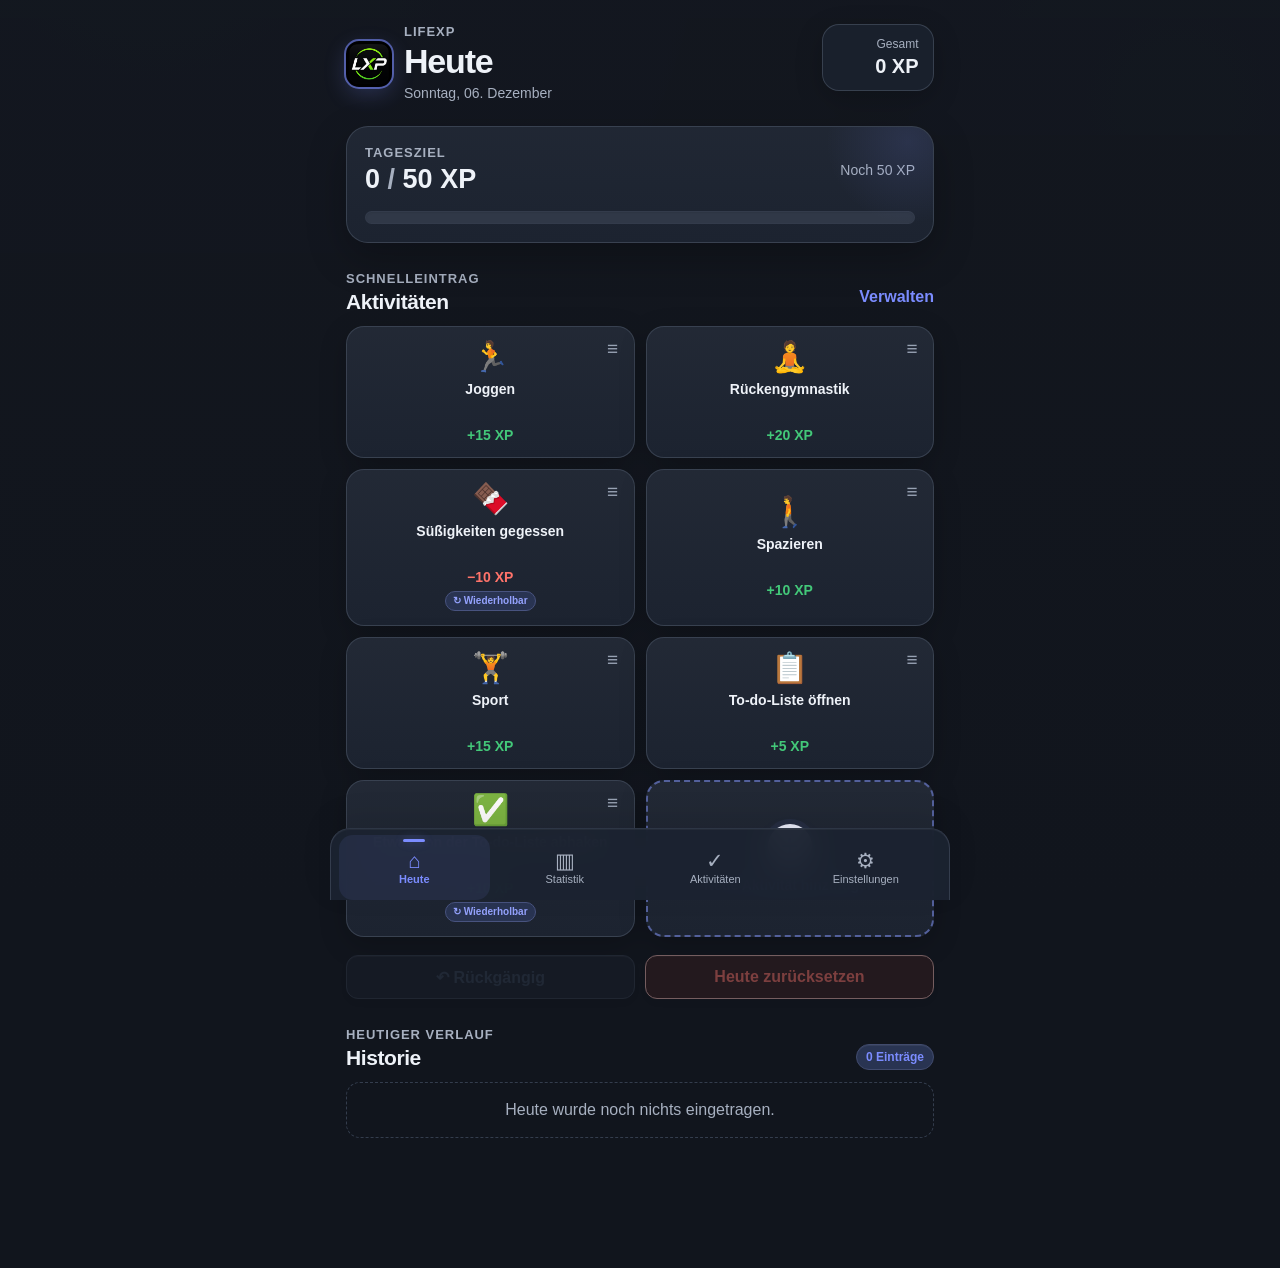
==== commit 76a9697a: "v0.7.13 Improve activity card layout and add version info" ====
--- a/index.html
+++ b/index.html
@@ -401,6 +401,31 @@
                         </span>
                     </label>
                     <label class="theme-choice">
+                        <input type="radio" name="appTheme" value="cyber" id="themeCyber">
+                        <span class="theme-preview theme-preview-cyber" aria-hidden="true"><i></i><i></i><i></i></span>
+                        <span><strong>Cyber Lime</strong><small>Dunkel mit Neon-Grün</small></span>
+                    </label>
+                    <label class="theme-choice">
+                        <input type="radio" name="appTheme" value="cyan" id="themeCyan">
+                        <span class="theme-preview theme-preview-cyan" aria-hidden="true"><i></i><i></i><i></i></span>
+                        <span><strong>Neon Cyan</strong><small>Kühles dunkles Cyan</small></span>
+                    </label>
+                    <label class="theme-choice">
+                        <input type="radio" name="appTheme" value="midnight" id="themeMidnight">
+                        <span class="theme-preview theme-preview-midnight" aria-hidden="true"><i></i><i></i><i></i></span>
+                        <span><strong>Midnight Neon</strong><small>Fast schwarz mit Electric Blue</small></span>
+                    </label>
+                    <label class="theme-choice">
+                        <input type="radio" name="appTheme" value="ocean" id="themeOcean">
+                        <span class="theme-preview theme-preview-ocean" aria-hidden="true"><i></i><i></i><i></i></span>
+                        <span><strong>Deep Ocean</strong><small>Dunkles Petrol mit Türkis</small></span>
+                    </label>
+                    <label class="theme-choice">
+                        <input type="radio" name="appTheme" value="obsidian" id="themeObsidian">
+                        <span class="theme-preview theme-preview-obsidian" aria-hidden="true"><i></i><i></i><i></i></span>
+                        <span><strong>Obsidian</strong><small>Schwarzgrau mit Silber</small></span>
+                    </label>
+                    <label class="theme-choice">
                         <input type="radio" name="appTheme" value="forest" id="themeForest">
                         <span class="theme-preview theme-preview-forest" aria-hidden="true">
                             <i></i><i></i><i></i>
@@ -421,49 +446,24 @@
                         </span>
                     </label>
                     <label class="theme-choice">
-                        <input type="radio" name="appTheme" value="cyber" id="themeCyber">
-                        <span class="theme-preview theme-preview-cyber" aria-hidden="true"><i></i><i></i><i></i></span>
-                        <span><strong>Cyber Lime</strong><small>Dunkel mit Neon-Grün</small></span>
-                    </label>
-                    <label class="theme-choice">
                         <input type="radio" name="appTheme" value="violet" id="themeViolet">
                         <span class="theme-preview theme-preview-violet" aria-hidden="true"><i></i><i></i><i></i></span>
                         <span><strong>Neon Violet</strong><small>Dunkel mit kräftigem Violett</small></span>
                     </label>
                     <label class="theme-choice">
-                        <input type="radio" name="appTheme" value="cyan" id="themeCyan">
-                        <span class="theme-preview theme-preview-cyan" aria-hidden="true"><i></i><i></i><i></i></span>
-                        <span><strong>Neon Cyan</strong><small>Kühles dunkles Cyan</small></span>
-                    </label>
-                    <label class="theme-choice">
                         <input type="radio" name="appTheme" value="ember" id="themeEmber">
                         <span class="theme-preview theme-preview-ember" aria-hidden="true"><i></i><i></i><i></i></span>
                         <span><strong>Neon Ember</strong><small>Dunkel mit Orange-Rot</small></span>
                     </label>
                     <label class="theme-choice">
-                        <input type="radio" name="appTheme" value="midnight" id="themeMidnight">
-                        <span class="theme-preview theme-preview-midnight" aria-hidden="true"><i></i><i></i><i></i></span>
-                        <span><strong>Midnight Neon</strong><small>Fast schwarz mit Electric Blue</small></span>
-                    </label>
-                    <label class="theme-choice">
                         <input type="radio" name="appTheme" value="purple" id="themePurple">
                         <span class="theme-preview theme-preview-purple" aria-hidden="true"><i></i><i></i><i></i></span>
                         <span><strong>Cyber Purple</strong><small>Anthrazit mit Violett-Pink</small></span>
                     </label>
                     <label class="theme-choice">
-                        <input type="radio" name="appTheme" value="ocean" id="themeOcean">
-                        <span class="theme-preview theme-preview-ocean" aria-hidden="true"><i></i><i></i><i></i></span>
-                        <span><strong>Deep Ocean</strong><small>Dunkles Petrol mit Türkis</small></span>
-                    </label>
-                    <label class="theme-choice">
                         <input type="radio" name="appTheme" value="forestNight" id="themeForestNight">
                         <span class="theme-preview theme-preview-forest-night" aria-hidden="true"><i></i><i></i><i></i></span>
                         <span><strong>Forest Night</strong><small>Dunkelgrün mit Mint</small></span>
-                    </label>
-                    <label class="theme-choice">
-                        <input type="radio" name="appTheme" value="obsidian" id="themeObsidian">
-                        <span class="theme-preview theme-preview-obsidian" aria-hidden="true"><i></i><i></i><i></i></span>
-                        <span><strong>Obsidian</strong><small>Schwarzgrau mit Silber</small></span>
                     </label>
                     <label class="theme-choice">
                         <input type="radio" name="appTheme" value="bordeaux" id="themeBordeaux">
@@ -519,6 +519,11 @@
                     Deine Aktivitäten und XP werden derzeit nur in diesem Browser gespeichert.
                 </p>
             </section>
+
+            <footer class="app-version-info" aria-label="Versionsinformation">
+                <span>LifeXP v0.7.13</span>
+                <span>08.08.2026 · 14:20 Uhr</span>
+            </footer>
         </section>
     </main>
 
--- a/style.css
+++ b/style.css
@@ -2876,3 +2876,1079 @@
         min-width: 0;
     }
 }
+
+
+/* =========================================================
+   LifeXP v0.7.0 – Visual Refresh
+   Keine Funktionsänderungen, nur moderneres UI/UX-Design
+   ========================================================= */
+
+:root {
+    --shadow-soft: 0 8px 26px rgba(15, 23, 42, 0.08);
+    --shadow-card: 0 12px 34px rgba(15, 23, 42, 0.10);
+    --shadow-float: 0 18px 46px rgba(15, 23, 42, 0.16);
+    --ring-soft: color-mix(in srgb, var(--primary) 18%, transparent);
+    --glass-surface: color-mix(in srgb, var(--surface) 88%, transparent);
+    --glass-border: color-mix(in srgb, var(--border) 72%, #ffffff 10%);
+    --accent-soft: color-mix(in srgb, var(--primary) 10%, var(--surface));
+}
+
+/* Ambienter Hintergrund statt komplett flacher Fläche. */
+body {
+    position: relative;
+    overflow-x: hidden;
+    background:
+        radial-gradient(
+            circle at 12% -8%,
+            color-mix(in srgb, var(--primary) 12%, transparent) 0,
+            transparent 34%
+        ),
+        radial-gradient(
+            circle at 92% 8%,
+            color-mix(in srgb, var(--positive) 7%, transparent) 0,
+            transparent 28%
+        ),
+        var(--background);
+}
+
+body::before {
+    position: fixed;
+    z-index: -2;
+    inset: 0;
+    background:
+        linear-gradient(
+            180deg,
+            color-mix(in srgb, var(--background) 96%, #ffffff 1%),
+            var(--background)
+        );
+    content: "";
+    pointer-events: none;
+}
+
+/* Etwas mehr Tiefe im App-Container. */
+.app {
+    position: relative;
+}
+
+/* Seitenwechsel weich, aber schnell. */
+.view.active-view {
+    animation: lifexp-view-in 180ms ease-out both;
+}
+
+@keyframes lifexp-view-in {
+    from {
+        opacity: 0;
+        transform: translateY(5px);
+    }
+    to {
+        opacity: 1;
+        transform: translateY(0);
+    }
+}
+
+/* Typografie etwas hochwertiger und klarer. */
+h1 {
+    letter-spacing: -0.035em;
+}
+
+h2 {
+    letter-spacing: -0.02em;
+}
+
+.eyebrow,
+.section-label {
+    letter-spacing: 0.075em;
+}
+
+/* Header-Logo mit dezenter Leuchtkante. */
+.brand-icon,
+.app-logo,
+.today-logo,
+.life-xp-logo {
+    filter:
+        drop-shadow(0 0 10px color-mix(in srgb, var(--primary) 24%, transparent));
+}
+
+/* Gemeinsame Kartenoptik. */
+.goal-card,
+.settings-card,
+.metric-card,
+.total-card,
+.stats-total-card,
+.stats-card,
+.task-tile,
+.manage-item,
+.history-item,
+.choice-card,
+.theme-choice,
+.week-summary > div,
+.saved-theme-row {
+    border-color: var(--glass-border);
+    background:
+        linear-gradient(
+            180deg,
+            color-mix(in srgb, var(--surface) 97%, #ffffff 2%),
+            var(--surface)
+        );
+    box-shadow: var(--shadow-soft);
+}
+
+/* Glass-Look dort, wo er wirklich sinnvoll ist. */
+.total-card,
+.stats-total-card,
+.bottom-nav,
+.task-dialog {
+    background: var(--glass-surface);
+    -webkit-backdrop-filter: blur(16px) saturate(1.15);
+    backdrop-filter: blur(16px) saturate(1.15);
+}
+
+/* Karten reagieren subtil auf Maus/Touch. */
+.task-tile,
+.manage-item,
+.metric-card,
+.settings-card,
+.choice-card,
+.theme-choice {
+    transition:
+        transform 150ms ease,
+        box-shadow 160ms ease,
+        background-color 160ms ease,
+        border-color 160ms ease;
+}
+
+@media (hover: hover) and (pointer: fine) {
+    .task-tile:not(:disabled):hover,
+    .manage-item:hover,
+    .metric-card:hover,
+    .choice-card:hover,
+    .theme-choice:hover {
+        transform: translateY(-2px);
+        border-color: color-mix(in srgb, var(--primary) 28%, var(--border));
+        box-shadow: var(--shadow-card);
+    }
+}
+
+.task-tile:not(:disabled):active,
+.primary-button:active,
+.secondary-button:active,
+.small-button:active,
+.danger-button:active {
+    transform: scale(0.985);
+}
+
+/* Erledigte Tasks behalten ihre Identität, wirken aber klar abgeschlossen. */
+.task-tile.completed {
+    border-color: color-mix(in srgb, var(--positive) 35%, var(--border));
+    background:
+        linear-gradient(
+            180deg,
+            color-mix(in srgb, var(--positive) 8%, var(--surface)),
+            color-mix(in srgb, var(--positive) 4%, var(--surface))
+        );
+}
+
+.task-completed-check {
+    box-shadow:
+        0 0 0 3px color-mix(in srgb, var(--positive) 14%, transparent),
+        0 6px 14px color-mix(in srgb, var(--positive) 25%, transparent);
+}
+
+/* Wiederholbar-Badge moderner. */
+.task-repeatable-badge {
+    border: 1px solid color-mix(in srgb, var(--primary) 28%, var(--border));
+    background: color-mix(in srgb, var(--primary) 10%, var(--surface));
+    color: color-mix(in srgb, var(--primary) 78%, var(--text));
+}
+
+/* Plus-Kachel stärker als bewusste Aktion erkennbar. */
+.add-task-tile {
+    border-color: color-mix(in srgb, var(--primary) 44%, var(--border));
+    background:
+        linear-gradient(
+            180deg,
+            color-mix(in srgb, var(--primary) 7%, transparent),
+            transparent
+        );
+}
+
+.add-task-tile .task-emoji {
+    box-shadow:
+        0 0 0 5px color-mix(in srgb, var(--primary) 6%, transparent),
+        0 7px 18px color-mix(in srgb, var(--primary) 12%, transparent);
+}
+
+/* Tagesziel als Hero-Karte. */
+.goal-card {
+    position: relative;
+    overflow: hidden;
+    box-shadow: var(--shadow-card);
+}
+
+.goal-card::after {
+    position: absolute;
+    top: -70px;
+    right: -60px;
+    width: 170px;
+    height: 170px;
+    border-radius: 50%;
+    background:
+        radial-gradient(
+            circle,
+            color-mix(in srgb, var(--primary) 12%, transparent),
+            transparent 68%
+        );
+    content: "";
+    pointer-events: none;
+}
+
+.goal-card.reached::after {
+    background:
+        radial-gradient(
+            circle,
+            color-mix(in srgb, var(--positive) 18%, transparent),
+            transparent 68%
+        );
+}
+
+/* Fortschrittsbalken mit Glow und leichter Tiefe. */
+.progress-track {
+    height: 13px;
+    border: 1px solid color-mix(in srgb, var(--border) 80%, transparent);
+    background:
+        inset 0 1px 2px rgba(0, 0, 0, 0.08),
+        color-mix(in srgb, var(--surface-soft) 90%, var(--background));
+    box-shadow: inset 0 1px 2px rgba(0, 0, 0, 0.06);
+}
+
+.progress-bar {
+    position: relative;
+    overflow: hidden;
+    background:
+        linear-gradient(
+            90deg,
+            color-mix(in srgb, var(--primary) 88%, #ffffff),
+            var(--primary)
+        );
+    box-shadow:
+        0 0 16px color-mix(in srgb, var(--primary) 30%, transparent);
+}
+
+.progress-bar.reached {
+    background:
+        linear-gradient(
+            90deg,
+            color-mix(in srgb, var(--positive) 88%, #ffffff),
+            var(--positive)
+        );
+    box-shadow:
+        0 0 18px color-mix(in srgb, var(--positive) 34%, transparent);
+}
+
+.progress-bar::after {
+    position: absolute;
+    inset: 0;
+    background:
+        linear-gradient(
+            105deg,
+            transparent 0 38%,
+            rgba(255,255,255,0.22) 48%,
+            transparent 58% 100%
+        );
+    content: "";
+    transform: translateX(-100%);
+}
+
+.goal-card.reached .progress-bar::after {
+    animation: lifexp-progress-shine 900ms ease-out 1;
+}
+
+@keyframes lifexp-progress-shine {
+    to {
+        transform: translateX(100%);
+    }
+}
+
+/* Buttons: mehr Tiefe, aber nicht "gamey". */
+.primary-button,
+.inline-form button {
+    border-color: color-mix(in srgb, var(--primary) 82%, #ffffff 5%);
+    background:
+        linear-gradient(
+            180deg,
+            color-mix(in srgb, var(--primary) 90%, #ffffff 10%),
+            var(--primary-dark)
+        );
+    box-shadow:
+        0 7px 16px color-mix(in srgb, var(--primary) 17%, transparent),
+        inset 0 1px 0 rgba(255,255,255,0.16);
+}
+
+.secondary-button,
+.small-button,
+.danger-button {
+    box-shadow:
+        0 4px 11px rgba(0,0,0,0.06),
+        inset 0 1px 0 rgba(255,255,255,0.05);
+}
+
+/* Count badges / kleine Zahlen moderner. */
+.count-badge {
+    border: 1px solid color-mix(in srgb, var(--primary) 18%, var(--border));
+    background: color-mix(in srgb, var(--primary) 10%, var(--surface));
+    box-shadow: inset 0 1px 0 rgba(255,255,255,0.06);
+}
+
+/* Statistik-Karten und Chartflächen. */
+.stats-card {
+    padding: 18px;
+    border: 1px solid var(--glass-border);
+    border-radius: 22px;
+}
+
+.metric-card strong,
+.stats-total-card strong,
+.week-summary strong {
+    letter-spacing: -0.025em;
+}
+
+.weekly-chart-shell {
+    position: relative;
+    padding-top: 6px;
+    border-radius: 16px;
+    background:
+        linear-gradient(
+            180deg,
+            color-mix(in srgb, var(--surface-soft) 84%, transparent),
+            transparent
+        );
+}
+
+.week-bar {
+    border-radius: 8px 8px 4px 4px;
+    box-shadow:
+        0 5px 12px color-mix(in srgb, currentColor 12%, transparent);
+    transition:
+        height 220ms ease,
+        transform 140ms ease,
+        filter 140ms ease;
+}
+
+@media (hover: hover) and (pointer: fine) {
+    .week-bar:hover {
+        transform: translateY(-2px) scaleX(1.04);
+        filter: brightness(1.08);
+    }
+}
+
+/* Kalender: klarere Tiles und schöneres Feedback. */
+.month-day {
+    border: 1px solid color-mix(in srgb, var(--border) 84%, transparent);
+    box-shadow: 0 4px 12px rgba(0,0,0,0.045);
+}
+
+.month-day.success {
+    box-shadow:
+        0 5px 14px rgba(0,0,0,0.06),
+        inset 0 0 0 1px rgba(255,255,255,0.04);
+}
+
+.month-day.clickable-past:hover,
+.month-day.clickable-past:focus-visible {
+    transform: translateY(-2px) scale(1.02);
+}
+
+/* Inaktive/Aktive Management-Zeilen klarer separiert. */
+.manage-item {
+    min-height: 56px;
+}
+
+.drag-handle {
+    border: 1px solid transparent;
+    transition:
+        background-color 140ms ease,
+        border-color 140ms ease,
+        color 140ms ease;
+}
+
+@media (hover: hover) and (pointer: fine) {
+    .drag-handle:hover {
+        border-color: color-mix(in srgb, var(--primary) 20%, var(--border));
+        background: color-mix(in srgb, var(--primary) 7%, var(--surface));
+        color: var(--primary);
+    }
+}
+
+/* Bottom-Navigation: mehr native App-Anmutung. */
+.bottom-nav {
+    border-top-color: color-mix(in srgb, var(--border) 76%, transparent);
+    box-shadow:
+        0 -10px 32px rgba(0,0,0,0.08),
+        inset 0 1px 0 rgba(255,255,255,0.04);
+}
+
+.nav-button {
+    position: relative;
+    border-radius: 14px;
+    transition:
+        color 140ms ease,
+        background-color 140ms ease,
+        transform 140ms ease;
+}
+
+.nav-button.active {
+    background: color-mix(in srgb, var(--primary) 9%, transparent);
+}
+
+.nav-button.active::before {
+    position: absolute;
+    top: 4px;
+    left: 50%;
+    width: 22px;
+    height: 3px;
+    border-radius: 999px;
+    background: var(--primary);
+    box-shadow: 0 0 10px color-mix(in srgb, var(--primary) 30%, transparent);
+    content: "";
+    transform: translateX(-50%);
+}
+
+.nav-button:active {
+    transform: scale(0.96);
+}
+
+/* Dialog moderner, stärker vom Hintergrund getrennt. */
+.task-dialog {
+    border: 1px solid color-mix(in srgb, var(--border) 78%, #ffffff 5%);
+    box-shadow: 0 24px 70px rgba(0,0,0,0.28);
+}
+
+.task-dialog::backdrop {
+    background: rgba(5, 8, 15, 0.52);
+    -webkit-backdrop-filter: blur(5px);
+    backdrop-filter: blur(5px);
+}
+
+.task-dialog[open] {
+    animation: lifexp-dialog-in 160ms ease-out both;
+}
+
+@keyframes lifexp-dialog-in {
+    from {
+        opacity: 0;
+        transform: translateY(8px) scale(0.985);
+    }
+    to {
+        opacity: 1;
+        transform: translateY(0) scale(1);
+    }
+}
+
+/* Inputs: etwas mehr "App", weniger Formular. */
+input {
+    transition:
+        border-color 140ms ease,
+        box-shadow 140ms ease,
+        background-color 140ms ease;
+}
+
+input:focus {
+    box-shadow:
+        0 0 0 4px color-mix(in srgb, var(--primary) 12%, transparent);
+}
+
+/* Theme-Auswahl stärker visuell. */
+.theme-choice:has(input:checked),
+.choice-card:has(input:checked) {
+    border-color: color-mix(in srgb, var(--primary) 58%, var(--border));
+    background:
+        linear-gradient(
+            180deg,
+            color-mix(in srgb, var(--primary) 10%, var(--surface)),
+            var(--surface)
+        );
+    box-shadow:
+        0 0 0 2px color-mix(in srgb, var(--primary) 8%, transparent),
+        var(--shadow-soft);
+}
+
+/* Retro/Nachtragsmodus weiterhin klar sichtbar, auch nach Visual Refresh. */
+body.retro-entry-mode .retro-day-banner {
+    box-shadow:
+        0 10px 28px rgba(0,0,0,0.14),
+        0 0 0 1px rgba(255,173,66,0.06);
+}
+
+body.retro-entry-mode #todayView .goal-card {
+    box-shadow:
+        0 0 0 1px color-mix(in srgb, #ffad42 16%, transparent),
+        0 14px 34px rgba(0,0,0,0.11);
+}
+
+/* Neue Dark-Themes bekommen etwas kräftigere Glass-Effekte. */
+:is(
+    body[data-theme="dark"],
+    body[data-theme="cyber"],
+    body[data-theme="violet"],
+    body[data-theme="cyan"],
+    body[data-theme="ember"],
+    body[data-theme="midnight"],
+    body[data-theme="purple"],
+    body[data-theme="ocean"],
+    body[data-theme="forestNight"],
+    body[data-theme="obsidian"],
+    body[data-theme="bordeaux"],
+    body[data-theme="moonlight"],
+    body[data-theme="custom"]
+) {
+    --shadow-soft: 0 8px 28px rgba(0, 0, 0, 0.20);
+    --shadow-card: 0 14px 38px rgba(0, 0, 0, 0.26);
+    --shadow-float: 0 22px 58px rgba(0, 0, 0, 0.36);
+    --glass-surface: color-mix(in srgb, var(--surface) 82%, transparent);
+    --glass-border: color-mix(in srgb, var(--border) 82%, #ffffff 4%);
+}
+
+:is(
+    body[data-theme="dark"],
+    body[data-theme="cyber"],
+    body[data-theme="violet"],
+    body[data-theme="cyan"],
+    body[data-theme="ember"],
+    body[data-theme="midnight"],
+    body[data-theme="purple"],
+    body[data-theme="ocean"],
+    body[data-theme="forestNight"],
+    body[data-theme="obsidian"],
+    body[data-theme="bordeaux"],
+    body[data-theme="moonlight"],
+    body[data-theme="custom"]
+) .task-tile,
+:is(
+    body[data-theme="dark"],
+    body[data-theme="cyber"],
+    body[data-theme="violet"],
+    body[data-theme="cyan"],
+    body[data-theme="ember"],
+    body[data-theme="midnight"],
+    body[data-theme="purple"],
+    body[data-theme="ocean"],
+    body[data-theme="forestNight"],
+    body[data-theme="obsidian"],
+    body[data-theme="bordeaux"],
+    body[data-theme="moonlight"],
+    body[data-theme="custom"]
+) .manage-item {
+    background:
+        linear-gradient(
+            180deg,
+            color-mix(in srgb, var(--surface) 95%, #ffffff 3%),
+            var(--surface)
+        );
+}
+
+/* Dragging bleibt visuell über allem und hochwertig. */
+.live-floating-card {
+    box-shadow:
+        0 24px 60px rgba(0,0,0,0.34),
+        0 0 0 1px color-mix(in srgb, var(--primary) 20%, transparent) !important;
+}
+
+/* Mobile: etwas kompaktere Schatten/Animationen für flüssige Performance. */
+@media (max-width: 430px) {
+    .goal-card,
+    .settings-card,
+    .metric-card,
+    .task-tile,
+    .manage-item,
+    .history-item {
+        box-shadow: 0 7px 22px rgba(0,0,0,0.10);
+    }
+
+    .task-tile:active {
+        transform: scale(0.98);
+    }
+}
+
+/* Respektiert reduzierte Bewegungen im Betriebssystem. */
+@media (prefers-reduced-motion: reduce) {
+    *,
+    *::before,
+    *::after {
+        scroll-behavior: auto !important;
+        animation-duration: 0.01ms !important;
+        animation-iteration-count: 1 !important;
+        transition-duration: 0.01ms !important;
+    }
+}
+
+
+/* =========================================================
+   LifeXP v0.7.1 – Polish Update
+   ========================================================= */
+
+/* "Heute zurücksetzen" ist in jedem Theme eindeutig eine destruktive Aktion. */
+#resetTodayButton:not(:disabled) {
+    border-color: color-mix(in srgb, var(--negative) 74%, #ffffff 4%) !important;
+    background:
+        linear-gradient(
+            180deg,
+            color-mix(in srgb, var(--negative) 92%, #ffffff 8%),
+            color-mix(in srgb, var(--negative) 84%, #000000 16%)
+        ) !important;
+    color: #ffffff !important;
+    box-shadow:
+        0 6px 16px color-mix(in srgb, var(--negative) 22%, transparent),
+        inset 0 1px 0 rgba(255,255,255,0.14) !important;
+}
+
+#resetTodayButton:not(:disabled):hover {
+    filter: brightness(1.06);
+}
+
+#resetTodayButton:not(:disabled):active {
+    filter: brightness(0.94);
+}
+
+/* Im Kalender bleibt die Tageszahl mittig;
+   die XP sitzen deutlicher in der unteren rechten Ecke. */
+.month-day-xp {
+    right: 6px !important;
+    bottom: 2px !important;
+    font-size: 8px;
+    opacity: 0.72;
+}
+
+/* Heutiger Tag: sehr dezentes Lebenszeichen, nicht aufdringlich. */
+.month-day.today {
+    animation: lifexp-today-pulse 3.6s ease-in-out infinite;
+}
+
+@keyframes lifexp-today-pulse {
+    0%, 72%, 100% {
+        box-shadow:
+            0 5px 14px rgba(0,0,0,0.06),
+            0 0 0 1px color-mix(in srgb, var(--primary) 28%, transparent);
+    }
+
+    84% {
+        box-shadow:
+            0 6px 18px rgba(0,0,0,0.07),
+            0 0 0 4px color-mix(in srgb, var(--primary) 13%, transparent),
+            0 0 18px color-mix(in srgb, var(--primary) 18%, transparent);
+    }
+}
+
+/* Wochenbalken mit stärker abgerundeter Oberkante. */
+.week-bar {
+    border-radius: 12px 12px 4px 4px !important;
+}
+
+
+/* =========================================================
+   LifeXP v0.7.2 – Today Drag & Drop Präzision
+   ========================================================= */
+
+/* Wochenbalken wieder wie in v0.7.0. */
+.week-bar {
+    border-radius: 8px 8px 4px 4px !important;
+}
+
+/* Beim Live-Reordering ist der Platzhalter etwas klarer erkennbar,
+   ohne die eigentliche Kachel zu überstrahlen. */
+.task-grid .live-drag-placeholder.today-placeholder {
+    border-color: color-mix(in srgb, var(--primary) 55%, var(--border));
+    background: color-mix(in srgb, var(--primary) 9%, var(--surface));
+    opacity: 0.82;
+}
+
+
+/* =========================================================
+   LifeXP v0.7.7 – gerichtetes Drag & Drop auf stabiler v0.7.2
+   ========================================================= */
+
+/* Keine neue Slot-Engine. Die bestehenden Kartenanimationen bleiben ruhig. */
+body.live-reordering .task-grid .task-tile:not(.live-floating-card),
+body.live-reordering .task-grid .live-drag-placeholder {
+    transition:
+        transform 105ms ease-out,
+        background-color 110ms ease-out,
+        border-color 110ms ease-out,
+        box-shadow 110ms ease-out;
+}
+
+/* Balken weiterhin im Look von v0.7.0/v0.7.2. */
+.week-bar {
+    border-radius: 8px 8px 4px 4px !important;
+}
+
+
+/* =========================================================
+   LifeXP v0.7.10 – Mobile Today Drag stabilisiert
+   ========================================================= */
+
+/*
+ * Mobile nutzt jetzt eingefrorene visuelle Grid-Koordinaten.
+ * Dadurch verändern sich die Entscheidungsgrenzen während des Draggens nicht
+ * mehr, wenn andere Karten ihren DOM-Platz wechseln.
+ */
+body.live-reordering .task-grid .task-tile:not(.live-floating-card),
+body.live-reordering .task-grid .live-drag-placeholder {
+    transition:
+        transform 105ms ease-out,
+        background-color 110ms ease-out,
+        border-color 110ms ease-out,
+        box-shadow 110ms ease-out;
+}
+
+
+/* =========================================================
+   LifeXP v0.7.11 – Persistente Standardaktivitäten,
+   History-Swipe & Inaktiv→Aktiv Drag-Fix
+   ========================================================= */
+
+/* Einzelnen Historieneintrag nach rechts wischen = entfernen. */
+.history-item {
+    position: relative;
+    overflow: visible;
+    will-change: transform;
+}
+
+.history-item.history-swiping {
+    z-index: 5;
+    border-color:
+        color-mix(
+            in srgb,
+            var(--negative) calc(var(--history-swipe-progress, 0) * 75%),
+            var(--border)
+        );
+    background:
+        linear-gradient(
+            90deg,
+            color-mix(
+                in srgb,
+                var(--negative) calc(var(--history-swipe-progress, 0) * 58%),
+                var(--surface)
+            ),
+            var(--surface) 82%
+        );
+    box-shadow:
+        -8px 0 20px
+        color-mix(
+            in srgb,
+            var(--negative) calc(var(--history-swipe-progress, 0) * 20%),
+            transparent
+        );
+    transition: none !important;
+}
+
+.history-item.history-swiping::before {
+    position: absolute;
+    top: 50%;
+    right: calc(100% + 10px);
+    transform: translateY(-50%);
+    color: var(--negative);
+    content: "Entfernen";
+    opacity: var(--history-swipe-progress, 0);
+    font-size: 10px;
+    font-weight: 850;
+    text-transform: uppercase;
+    pointer-events: none;
+}
+
+.history-item:not(.history-swiping) {
+    transition:
+        transform 150ms ease,
+        background-color 150ms ease,
+        border-color 150ms ease,
+        box-shadow 150ms ease;
+}
+
+/* Inaktive Karte bleibt beim Hochziehen visuell als Platzhalter bestehen. */
+.live-drag-placeholder.catalog-source-placeholder {
+    width: 100% !important;
+    min-height: 54px;
+    border-color: color-mix(in srgb, var(--primary) 46%, var(--border));
+    background: color-mix(in srgb, var(--primary) 6%, var(--surface));
+}
+
+
+/* =========================================================
+   LifeXP v0.7.12 – Aktivitäten-Karten: bessere Raumnutzung
+   ========================================================= */
+
+/*
+ * Die Karten bleiben kompakt, nutzen ihre Höhe aber besser:
+ * - größere Aktivitätsnamen
+ * - XP / Wiederholbar direkt rechts neben dem Namen
+ * - Bearbeiten-Button kompakter
+ * - Drag-Griff etwas schmaler
+ */
+.manage-row {
+    min-height: 74px;
+    padding: 13px 14px;
+    gap: 12px;
+}
+
+.manage-drag-handle {
+    flex: 0 0 28px;
+    width: 28px;
+    min-width: 28px;
+    height: 44px;
+    padding: 0;
+    align-self: center;
+}
+
+.manage-info {
+    flex: 1 1 auto;
+    min-width: 0;
+    display: flex;
+    align-items: center;
+    gap: 9px 12px;
+    flex-wrap: wrap;
+    align-content: center;
+}
+
+.manage-name {
+    min-width: 0;
+    max-width: 100%;
+    font-size: 17px;
+    line-height: 1.18;
+    font-weight: 800;
+    letter-spacing: -0.015em;
+}
+
+.manage-meta {
+    margin-top: 0;
+    display: inline-flex;
+    align-items: center;
+    gap: 5px;
+    flex: 0 0 auto;
+    font-size: 13px;
+    line-height: 1.1;
+    font-weight: 720;
+    white-space: nowrap;
+}
+
+.manage-actions {
+    flex: 0 0 auto;
+    margin-left: auto;
+    align-self: center;
+    gap: 7px;
+}
+
+.manage-actions .secondary-button,
+.manage-actions .primary-button,
+.manage-actions button {
+    min-height: 46px;
+    padding: 0 13px;
+    font-size: 14px;
+    white-space: nowrap;
+}
+
+/*
+ * Auf schmalen iPhones soll der Name den verfügbaren Raum bekommen.
+ * Meta darf in die zweite Zeile rutschen, aber ohne die alte große
+ * ungenutzte Lücke zwischen Name und XP.
+ */
+@media (max-width: 560px) {
+    .manage-row {
+        min-height: 78px;
+        padding: 12px 12px;
+        gap: 9px;
+    }
+
+    .manage-drag-handle {
+        flex-basis: 26px;
+        width: 26px;
+        min-width: 26px;
+    }
+
+    .manage-info {
+        gap: 5px 9px;
+    }
+
+    .manage-name {
+        font-size: 18px;
+        line-height: 1.15;
+    }
+
+    .manage-meta {
+        font-size: 13.5px;
+    }
+
+    .manage-actions .secondary-button,
+    .manage-actions .primary-button,
+    .manage-actions button {
+        min-height: 44px;
+        padding-inline: 11px;
+        font-size: 13.5px;
+    }
+}
+
+/*
+ * Wenn genug horizontale Breite vorhanden ist, stehen Name und XP bewusst
+ * nebeneinander. Bei langen Namen bricht nur die Info-Zone sauber um.
+ */
+@media (min-width: 390px) {
+    .manage-info {
+        flex-direction: row;
+    }
+}
+
+
+/* =========================================================
+   LifeXP v0.7.13 – Aktivitäten-Karten wirklich neu angeordnet
+   ========================================================= */
+
+/*
+ * v0.7.12 hat kaum sichtbar gewirkt, weil die dort verwendeten Selektoren
+ * (.manage-row, .manage-info, .manage-name, .manage-meta) im tatsächlichen
+ * DOM gar nicht existieren.
+ *
+ * Die echten Elemente heißen:
+ * .manage-item
+ * .drag-handle
+ * .manage-item-text
+ * .manage-actions
+ */
+
+/* Karte nutzt die volle Höhe sinnvoll aus. */
+#activeTaskList .manage-item,
+#inactiveTaskList .manage-item {
+    min-height: 72px;
+    padding: 11px 12px;
+    gap: 10px;
+    grid-template-columns: 30px minmax(0, 1fr) auto;
+    align-items: center;
+}
+
+/* Griff bleibt kompakt, damit mehr Platz für Inhalt bleibt. */
+#activeTaskList .drag-handle,
+#inactiveTaskList .drag-handle {
+    width: 30px;
+    min-width: 30px;
+    height: 42px;
+    border-radius: 10px;
+    font-size: 20px;
+}
+
+/*
+ * Name + XP in einer kompakteren horizontalen Anordnung.
+ * Bei wenig Platz darf sauber umgebrochen werden.
+ */
+#activeTaskList .manage-item-text,
+#inactiveTaskList .manage-item-text {
+    min-width: 0;
+    display: flex;
+    flex-direction: row;
+    align-items: baseline;
+    align-content: center;
+    flex-wrap: wrap;
+    column-gap: 10px;
+    row-gap: 4px;
+    justify-content: flex-start;
+}
+
+#activeTaskList .manage-item-text strong,
+#inactiveTaskList .manage-item-text strong {
+    min-width: 0;
+    max-width: 100%;
+    font-size: 17px;
+    line-height: 1.2;
+    font-weight: 800;
+    letter-spacing: -0.015em;
+    overflow: hidden;
+    text-overflow: ellipsis;
+    white-space: nowrap;
+}
+
+#activeTaskList .manage-item-text span,
+#inactiveTaskList .manage-item-text span {
+    margin-top: 0;
+    font-size: 13px;
+    line-height: 1.15;
+    font-weight: 720;
+    white-space: nowrap;
+}
+
+/* Buttons kompakter, aber weiterhin gut tippbar. */
+#activeTaskList .manage-actions,
+#inactiveTaskList .manage-actions {
+    min-width: 0;
+    gap: 6px;
+    margin-left: auto;
+}
+
+#activeTaskList .manage-actions .small-button,
+#inactiveTaskList .manage-actions .small-button {
+    min-height: 42px;
+    padding: 7px 11px;
+    font-size: 13px;
+    border-radius: 12px;
+}
+
+/*
+ * Auf dem iPhone bekommt der Name noch etwas mehr Gewicht.
+ * Wenn Name + XP zusammen nicht in eine Zeile passen, geht die XP-Zeile
+ * direkt darunter – ohne unnötigen Leerraum.
+ */
+@media (max-width: 560px) {
+    #activeTaskList .manage-item,
+    #inactiveTaskList .manage-item {
+        min-height: 76px;
+        padding: 11px 10px;
+        gap: 8px;
+        grid-template-columns: 28px minmax(0, 1fr) auto;
+    }
+
+    #activeTaskList .drag-handle,
+    #inactiveTaskList .drag-handle {
+        width: 28px;
+        min-width: 28px;
+        height: 40px;
+    }
+
+    #activeTaskList .manage-item-text,
+    #inactiveTaskList .manage-item-text {
+        column-gap: 8px;
+        row-gap: 3px;
+    }
+
+    #activeTaskList .manage-item-text strong,
+    #inactiveTaskList .manage-item-text strong {
+        font-size: 18px;
+    }
+
+    #activeTaskList .manage-item-text span,
+    #inactiveTaskList .manage-item-text span {
+        font-size: 13.5px;
+    }
+
+    #activeTaskList .manage-actions .small-button,
+    #inactiveTaskList .manage-actions .small-button {
+        min-height: 42px;
+        padding: 7px 10px;
+        font-size: 13px;
+    }
+}
+
+/* Versionsanzeige ganz unten in Einstellungen. */
+.app-version-info {
+    display: flex;
+    justify-content: space-between;
+    gap: 12px;
+    margin: 20px 4px 6px;
+    padding: 12px 4px calc(8px + env(safe-area-inset-bottom));
+    border-top: 1px solid color-mix(in srgb, var(--border) 72%, transparent);
+    color: var(--muted);
+    font-size: 11px;
+    line-height: 1.3;
+}
+
+@media (max-width: 430px) {
+    .app-version-info {
+        flex-direction: column;
+        gap: 3px;
+        text-align: center;
+    }
+}
